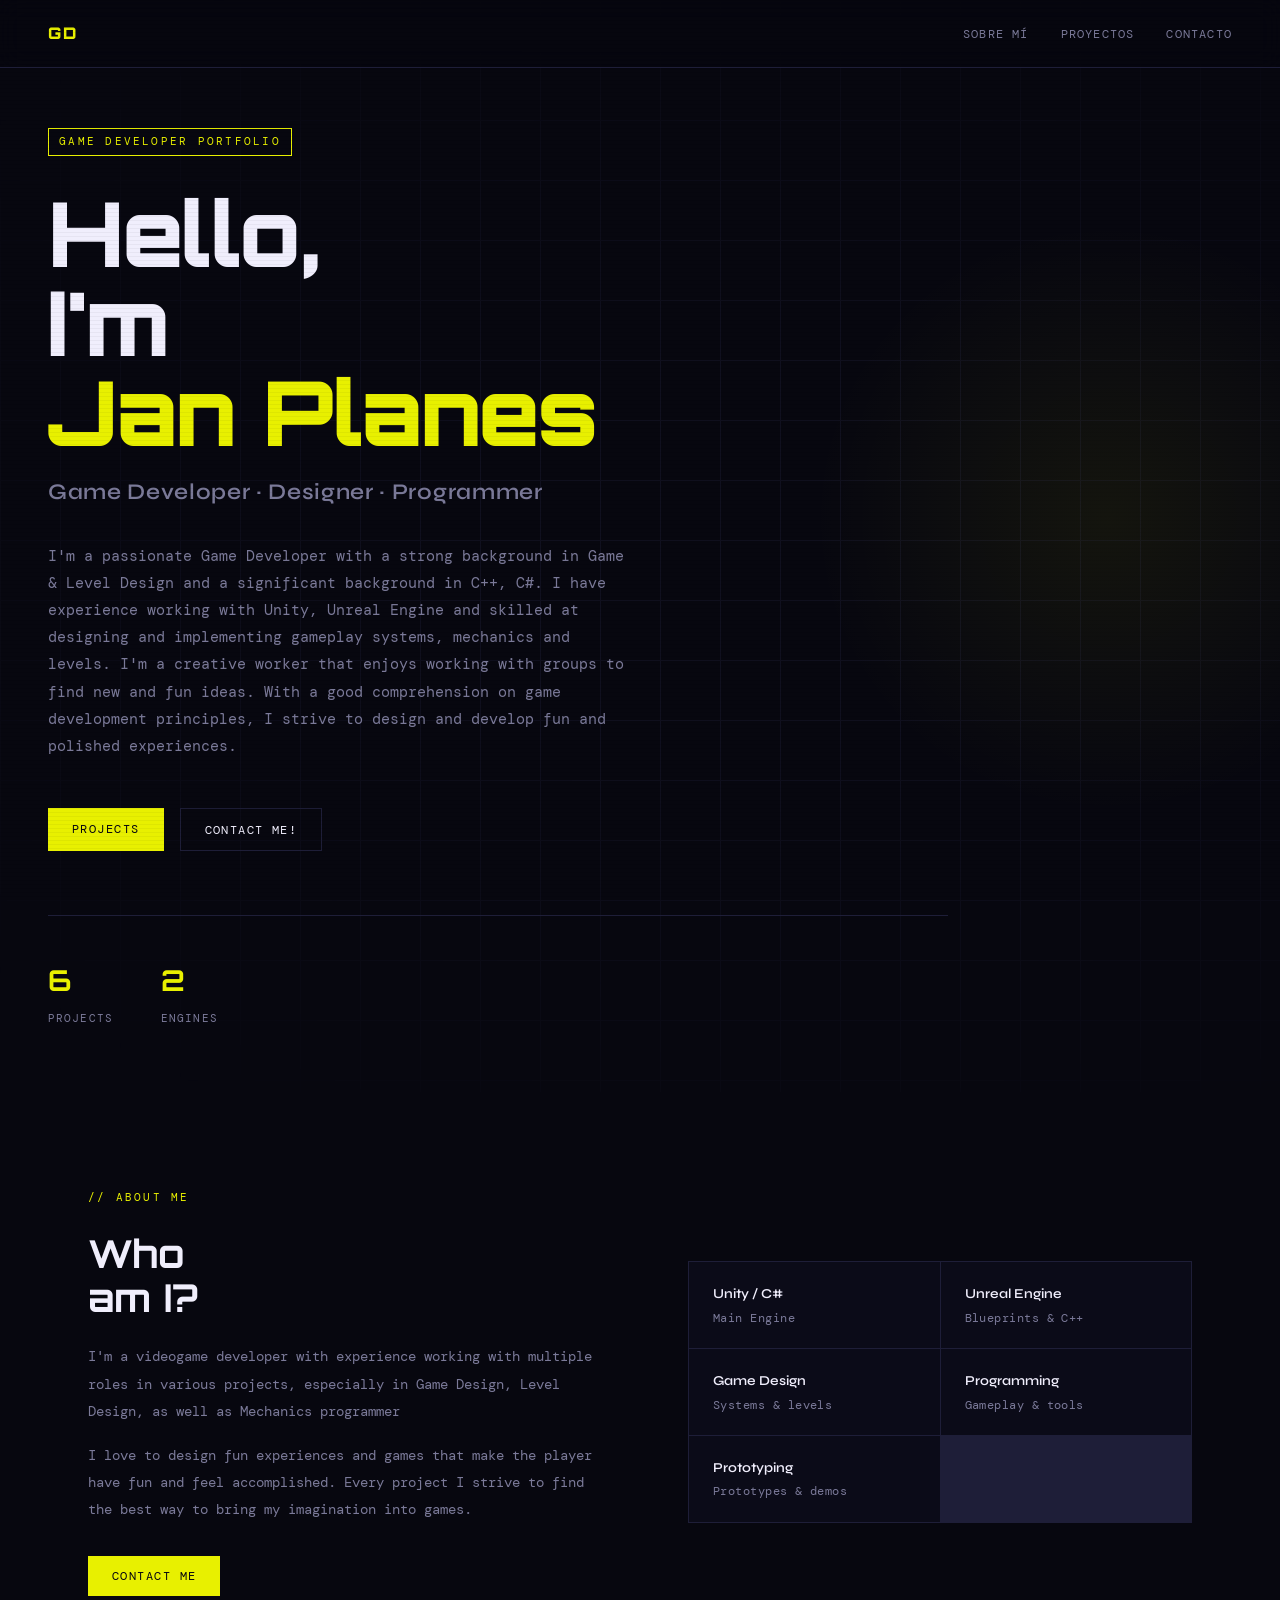
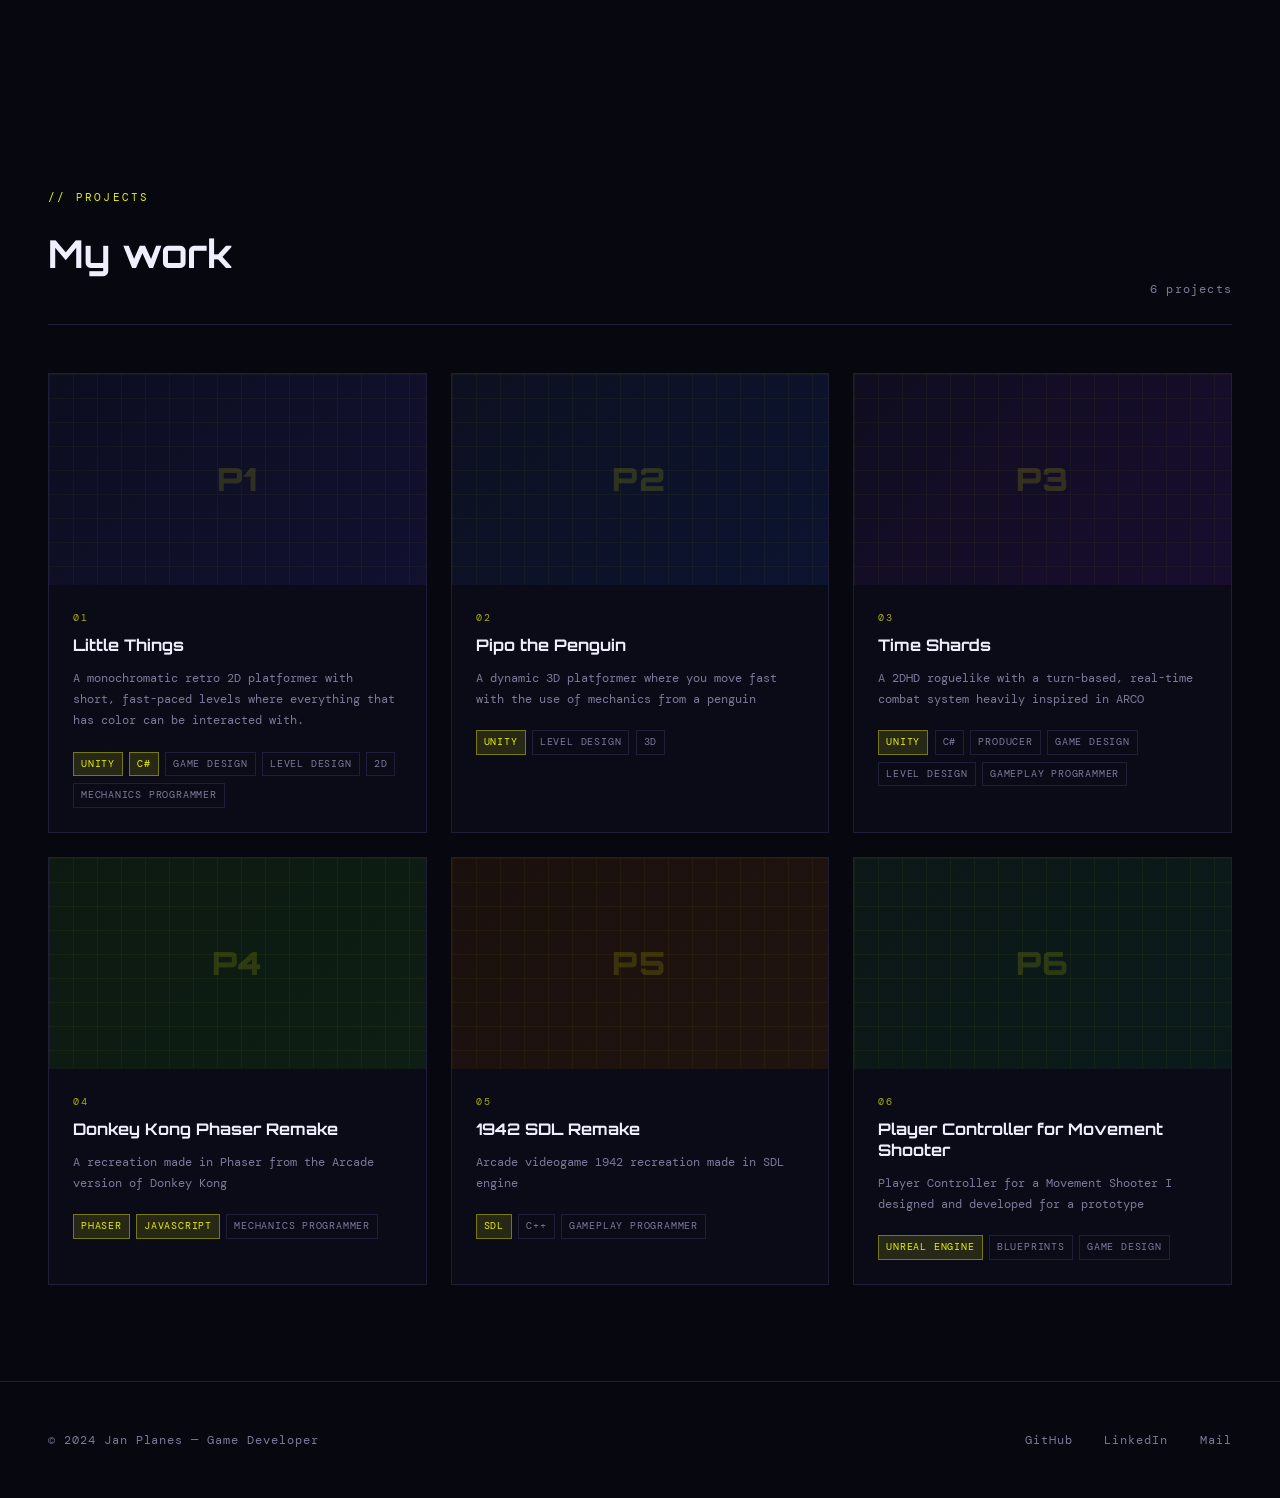
==== index.html @ e46d4326 "changed for new protfolio" ====
<!DOCTYPE html>
<html lang="es">
<head>
<meta charset="UTF-8">
<meta name="viewport" content="width=device-width, initial-scale=1.0">
<title>Game Dev Portfolio</title>
<link rel="preconnect" href="https://fonts.googleapis.com">
<link href="https://fonts.googleapis.com/css2?family=Orbitron:wght@400;700;900&family=DM+Mono:ital,wght@0,300;0,400;1,300&family=Syne:wght@400;600;800&display=swap" rel="stylesheet">
<style>
  *, *::before, *::after { box-sizing: border-box; margin: 0; padding: 0; }

  :root {
    --bg: #07070f;
    --surface: #0e0e1c;
    --border: #1e1e38;
    --accent: #e8f000;
    --accent-dim: rgba(232,240,0,0.12);
    --text: #f0eefc;
    --muted: #7b7a99;
    --card-bg: #0b0b18;
  }

  html { scroll-behavior: smooth; }

  body {
    background: var(--bg);
    color: var(--text);
    font-family: 'DM Mono', monospace;
    font-size: 15px;
    line-height: 1.7;
    overflow-x: hidden;
  }

  /* Scanlines overlay */
  body::before {
    content: '';
    position: fixed;
    inset: 0;
    background: repeating-linear-gradient(
      0deg,
      transparent,
      transparent 3px,
      rgba(0,0,0,0.04) 3px,
      rgba(0,0,0,0.04) 4px
    );
    pointer-events: none;
    z-index: 1000;
  }

  /* ─── NAV ─── */
  nav {
    position: fixed;
    top: 0; left: 0; right: 0;
    z-index: 100;
    display: flex;
    justify-content: space-between;
    align-items: center;
    padding: 1.25rem 3rem;
    background: rgba(7,7,15,0.85);
    backdrop-filter: blur(12px);
    border-bottom: 1px solid var(--border);
  }

  .nav-logo {
    font-family: 'Orbitron', monospace;
    font-weight: 900;
    font-size: 1rem;
    color: var(--accent);
    letter-spacing: 0.1em;
    text-decoration: none;
  }

  .nav-links { display: flex; gap: 2rem; list-style: none; }
  .nav-links a {
    font-family: 'DM Mono', monospace;
    font-size: 0.75rem;
    color: var(--muted);
    text-decoration: none;
    letter-spacing: 0.1em;
    text-transform: uppercase;
    transition: color 0.2s;
  }
  .nav-links a:hover { color: var(--accent); }

  /* ─── HERO ─── */
  .hero {
    min-height: 100vh;
    display: flex;
    flex-direction: column;
    justify-content: center;
    padding: 8rem 3rem 4rem;
    position: relative;
    overflow: hidden;
  }

  .hero-grid-bg {
    position: absolute;
    inset: 0;
    background-image:
      linear-gradient(var(--border) 1px, transparent 1px),
      linear-gradient(90deg, var(--border) 1px, transparent 1px);
    background-size: 60px 60px;
    opacity: 0.4;
    mask-image: radial-gradient(ellipse 80% 60% at 60% 50%, black 30%, transparent 100%);
  }

  .hero-glow {
    position: absolute;
    top: 20%; right: -10%;
    width: 600px; height: 600px;
    background: radial-gradient(circle, rgba(232,240,0,0.06) 0%, transparent 70%);
    pointer-events: none;
  }

  .hero-content { position: relative; z-index: 1; max-width: 900px; }

  .hero-tag {
    display: inline-block;
    font-family: 'DM Mono', monospace;
    font-size: 0.7rem;
    letter-spacing: 0.2em;
    text-transform: uppercase;
    color: var(--accent);
    border: 1px solid var(--accent);
    padding: 0.3em 0.9em;
    margin-bottom: 2rem;
    animation: fadeUp 0.6s ease both;
  }

  h1.hero-name {
    font-family: 'Orbitron', monospace;
    font-weight: 900;
    font-size: clamp(2.8rem, 7vw, 6rem);
    line-height: 1.0;
    letter-spacing: -0.02em;
    color: var(--text);
    animation: fadeUp 0.6s 0.1s ease both;
  }

  h1.hero-name span { color: var(--accent); }

  .hero-role {
    font-family: 'Syne', sans-serif;
    font-size: clamp(1rem, 2.5vw, 1.4rem);
    font-weight: 600;
    color: var(--muted);
    margin-top: 1rem;
    letter-spacing: 0.03em;
    animation: fadeUp 0.6s 0.2s ease both;
  }

  .hero-desc {
    max-width: 580px;
    margin-top: 2rem;
    font-size: 0.92rem;
    color: var(--muted);
    line-height: 1.85;
    animation: fadeUp 0.6s 0.3s ease both;
  }

  .hero-cta {
    display: flex;
    gap: 1rem;
    margin-top: 3rem;
    animation: fadeUp 0.6s 0.4s ease both;
  }

  .btn {
    display: inline-block;
    font-family: 'DM Mono', monospace;
    font-size: 0.75rem;
    letter-spacing: 0.12em;
    text-transform: uppercase;
    padding: 0.85em 2em;
    text-decoration: none;
    transition: all 0.2s;
    cursor: pointer;
    border: none;
  }

  .btn-primary {
    background: var(--accent);
    color: var(--bg);
    font-weight: 400;
  }
  .btn-primary:hover { background: #fff; }

  .btn-ghost {
    background: transparent;
    color: var(--text);
    border: 1px solid var(--border);
  }
  .btn-ghost:hover { border-color: var(--accent); color: var(--accent); }

  .hero-stats {
    display: flex;
    gap: 3rem;
    margin-top: 4rem;
    padding-top: 2.5rem;
    border-top: 1px solid var(--border);
    animation: fadeUp 0.6s 0.5s ease both;
  }

  .stat-num {
    font-family: 'Orbitron', monospace;
    font-size: 1.8rem;
    font-weight: 700;
    color: var(--accent);
  }
  .stat-label {
    font-size: 0.7rem;
    letter-spacing: 0.1em;
    text-transform: uppercase;
    color: var(--muted);
    margin-top: 0.25rem;
  }

  /* ─── ABOUT ─── */
  .about {
    padding: 6rem 3rem;
    display: grid;
    grid-template-columns: 1fr 1fr;
    gap: 6rem;
    max-width: 1200px;
    margin: 0 auto;
    align-items: center;
  }

  .section-label {
    font-family: 'DM Mono', monospace;
    font-size: 0.7rem;
    letter-spacing: 0.2em;
    text-transform: uppercase;
    color: var(--accent);
    margin-bottom: 1.5rem;
  }

  h2.section-title {
    font-family: 'Orbitron', monospace;
    font-weight: 700;
    font-size: clamp(1.6rem, 3vw, 2.4rem);
    line-height: 1.15;
    color: var(--text);
    margin-bottom: 1.5rem;
  }

  .about-text p {
    color: var(--muted);
    font-size: 0.9rem;
    line-height: 1.9;
    margin-bottom: 1rem;
  }

  .skills-grid {
    display: grid;
    grid-template-columns: 1fr 1fr;
    gap: 1px;
    background: var(--border);
    border: 1px solid var(--border);
  }

  .skill-item {
    background: var(--card-bg);
    padding: 1.25rem 1.5rem;
    transition: background 0.2s;
  }
  .skill-item:hover { background: var(--surface); }

  .skill-name {
    font-family: 'Syne', sans-serif;
    font-weight: 600;
    font-size: 0.85rem;
    color: var(--text);
    margin-bottom: 0.2rem;
  }
  .skill-desc {
    font-size: 0.72rem;
    color: var(--muted);
    letter-spacing: 0.04em;
  }

  /* ─── PROJECTS ─── */
  #projects {
    padding: 6rem 3rem;
    max-width: 1300px;
    margin: 0 auto;
  }

  .section-header {
    display: flex;
    justify-content: space-between;
    align-items: flex-end;
    margin-bottom: 3rem;
    padding-bottom: 1.5rem;
    border-bottom: 1px solid var(--border);
  }

  .projects-grid {
    display: grid;
    grid-template-columns: repeat(3, 1fr);
    gap: 1.5rem;
  }

  .project-card {
    background: var(--card-bg);
    border: 1px solid var(--border);
    cursor: pointer;
    text-decoration: none;
    color: inherit;
    display: block;
    position: relative;
    overflow: hidden;
    transition: transform 0.3s ease, border-color 0.3s ease;
  }

  .project-card:hover {
    transform: translateY(-4px);
    border-color: var(--accent);
  }

  .project-card::after {
    content: '';
    position: absolute;
    inset: 0;
    background: linear-gradient(135deg, rgba(232,240,0,0.04) 0%, transparent 60%);
    opacity: 0;
    transition: opacity 0.3s;
    pointer-events: none;
  }
  .project-card:hover::after { opacity: 1; }

  .project-thumb {
    width: 100%;
    aspect-ratio: 16/9;
    object-fit: cover;
    display: block;
    filter: brightness(0.85) saturate(0.9);
    transition: filter 0.3s;
  }
  .project-card:hover .project-thumb { filter: brightness(1) saturate(1.1); }

  /* Placeholder image style */
  .thumb-placeholder {
    width: 100%;
    aspect-ratio: 16/9;
    display: flex;
    align-items: center;
    justify-content: center;
    font-family: 'Orbitron', monospace;
    font-size: 2rem;
    font-weight: 900;
    letter-spacing: 0.05em;
    color: rgba(232,240,0,0.15);
    position: relative;
    overflow: hidden;
  }
  .thumb-placeholder::before {
    content: '';
    position: absolute;
    inset: 0;
    background-image:
      linear-gradient(rgba(232,240,0,0.04) 1px, transparent 1px),
      linear-gradient(90deg, rgba(232,240,0,0.04) 1px, transparent 1px);
    background-size: 24px 24px;
  }

  .project-body { padding: 1.5rem; }

  .project-number {
    font-family: 'DM Mono', monospace;
    font-size: 0.65rem;
    letter-spacing: 0.2em;
    color: var(--accent);
    margin-bottom: 0.5rem;
    opacity: 0.7;
  }

  .project-title {
    font-family: 'Orbitron', monospace;
    font-weight: 700;
    font-size: 1rem;
    color: var(--text);
    margin-bottom: 0.75rem;
    line-height: 1.3;
  }

  .project-desc {
    font-size: 0.78rem;
    color: var(--muted);
    line-height: 1.7;
    margin-bottom: 1.25rem;
    display: -webkit-box;
    -webkit-line-clamp: 3;
    -webkit-box-orient: vertical;
    overflow: hidden;
  }

  .project-tags {
    display: flex;
    flex-wrap: wrap;
    gap: 0.4rem;
  }

  .tag {
    font-family: 'DM Mono', monospace;
    font-size: 0.62rem;
    letter-spacing: 0.08em;
    text-transform: uppercase;
    padding: 0.3em 0.7em;
    border: 1px solid var(--border);
    color: var(--muted);
    transition: border-color 0.2s, color 0.2s;
  }
  .project-card:hover .tag { border-color: rgba(232,240,0,0.3); color: var(--accent); }

  .tag.accent {
    border-color: rgba(232,240,0,0.4);
    color: var(--accent);
    background: var(--accent-dim);
  }

  .project-arrow {
    position: absolute;
    top: 1rem; right: 1rem;
    font-size: 1.1rem;
    color: var(--accent);
    opacity: 0;
    transform: translate(-4px, 4px);
    transition: opacity 0.2s, transform 0.2s;
  }
  .project-card:hover .project-arrow { opacity: 1; transform: translate(0,0); }

  /* ─── FOOTER ─── */
  footer {
    border-top: 1px solid var(--border);
    padding: 3rem;
    display: flex;
    justify-content: space-between;
    align-items: center;
    color: var(--muted);
    font-size: 0.75rem;
    letter-spacing: 0.08em;
    max-width: 1300px;
    margin: 0 auto;
  }

  .footer-links { display: flex; gap: 2rem; }
  .footer-links a { color: var(--muted); text-decoration: none; }
  .footer-links a:hover { color: var(--accent); }

  /* ─── ANIMATIONS ─── */
  @keyframes fadeUp {
    from { opacity: 0; transform: translateY(20px); }
    to   { opacity: 1; transform: translateY(0); }
  }

  .reveal {
    opacity: 0;
    transform: translateY(24px);
    transition: opacity 0.6s ease, transform 0.6s ease;
  }
  .reveal.visible { opacity: 1; transform: translateY(0); }

  /* ─── RESPONSIVE ─── */
  @media (max-width: 900px) {
    nav { padding: 1rem 1.5rem; }
    .nav-links { display: none; }
    .hero { padding: 6rem 1.5rem 3rem; }
    .about { grid-template-columns: 1fr; gap: 3rem; padding: 4rem 1.5rem; }
    #projects { padding: 4rem 1.5rem; }
    .projects-grid { grid-template-columns: 1fr 1fr; }
    .section-header { flex-direction: column; align-items: flex-start; gap: 1rem; }
    .hero-stats { gap: 2rem; }
    footer { flex-direction: column; gap: 1rem; text-align: center; padding: 2rem 1.5rem; }
  }

  @media (max-width: 600px) {
    .projects-grid { grid-template-columns: 1fr; }
    .skills-grid { grid-template-columns: 1fr; }
  }
</style>
</head>
<body>

<!-- NAV -->
<nav>
  <a href="index.html" class="nav-logo">GD</a>
  <ul class="nav-links">
    <li><a href="#about">Sobre mí</a></li>
    <li><a href="#projects">Proyectos</a></li>
    <li><a href="mailto:tucorreo@email.com">Contacto</a></li>
  </ul>
</nav>

<!-- HERO -->
<section class="hero" id="home">
  <div class="hero-grid-bg"></div>
  <div class="hero-glow"></div>

  <div class="hero-content">
    <div class="hero-tag">Game Developer Portfolio</div>

    <h1 class="hero-name">
      Hello,<br>
      I'm<br>
      <span>Jan Planes</span>
    </h1>

    <p class="hero-role">Game Developer · Designer · Programmer</p>

    <p class="hero-desc">
      I'm a passionate Game Developer with a strong background in Game & Level Design and a significant background in C++, C#.
      I have experience working with Unity, Unreal Engine and skilled at designing and implementing gameplay systems, mechanics and levels.
      I'm a creative worker that enjoys working with groups to find new and fun ideas.
      With a good comprehension on game development principles, I strive to design and develop fun and polished experiences.
    </p>

    <div class="hero-cta">
      <a href="#projects" class="btn btn-primary"><span>Projects</span> </a>
      <a href="mailto:tucorreo@email.com" class="btn btn-ghost"><span>Contact me!</span></a>
    </div>

    <div class="hero-stats">
      <div>
        <div class="stat-num">6</div>
        <div class="stat-label">Projects</div>
      </div>
      <!--<div>
        <div class="stat-num">3+</div>
        <div class="stat-label">Años exp.</div>
      </div>-->
      <div>
        <div class="stat-num">2</div>
        <div class="stat-label">Engines</div>
      </div>
    </div>
  </div>
</section>

<!-- ABOUT -->
<section class="about" id="about">
  <div class="about-text reveal">
    <div class="section-label">// About me</div>
    <h2 class="section-title">Who<br>am I?</h2>
    <p>
      I'm a videogame developer with experience working with multiple roles 
      in various projects, especially in <span>Game Design</span>, <span>Level Design</span>, as well as <span>Mechanics programmer</span>
    </p>
    <p>
      I love to design fun experiences and games that make the player have fun
      and feel accomplished. Every project I strive to find the best way to bring my imagination into games.
    </p>
    <div style="margin-top:2rem">
      <a href="mailto:tucorreo@email.com" class="btn btn-primary">Contact me</a>
    </div>
  </div>

  <div class="skills-grid reveal">
    <div class="skill-item">
      <div class="skill-name">Unity / C#</div>
      <div class="skill-desc">Main Engine</div>
    </div>
    <div class="skill-item">
      <div class="skill-name">Unreal Engine</div>
      <div class="skill-desc">Blueprints & C++</div>
    </div>
    <div class="skill-item">
      <div class="skill-name">Game Design</div>
      <div class="skill-desc">Systems & levels</div>
    </div>
    <div class="skill-item">
      <div class="skill-name">Programming</div>
      <div class="skill-desc">Gameplay & tools</div>
    </div>
    <div class="skill-item">
      <div class="skill-name">Prototyping</div>
      <div class="skill-desc">Prototypes & demos</div>
    </div>
  </div>
</section>

<!-- PROJECTS -->
<section id="projects">
  <div class="section-header reveal">
    <div>
      <div class="section-label">// projects</div>
      <h2 class="section-title">My work</h2>
    </div>
    <div style="color:var(--muted);font-size:0.75rem;letter-spacing:0.1em">6 projects</div>
  </div>

  <div class="projects-grid">

    <a href="project.html?id=0" class="project-card reveal">
      <div class="thumb-placeholder" style="background: linear-gradient(135deg,#0d0d20,#111130)">
        P1
      </div>
      <span class="project-arrow">↗</span>
      <div class="project-body">
        <div class="project-number">01</div>
        <div class="project-title">Little Things</div>
        <p class="project-desc">
         A monochromatic retro 2D platformer with short, 
         fast-paced levels where everything that has color can be interacted with.
        </p>
        <div class="project-tags">
          <span class="tag accent">Unity</span>
          <span class="tag accent">C#</span>
          <span class="tag">Game Design</span>
          <span class="tag">Level Design</span>
          <span class="tag">2D</span>
          <span class="tag">Mechanics Programmer</span>
        </div>
      </div>
    </a>

    <a href="project.html?id=1" class="project-card reveal">
      <div class="thumb-placeholder" style="background: linear-gradient(135deg,#0d1020,#0c1430)">
        P2
      </div>
      <span class="project-arrow">↗</span>
      <div class="project-body">
        <div class="project-number">02</div>
        <div class="project-title">Pipo the Penguin</div>
        <p class="project-desc">
          A dynamic 3D platformer where you move fast with 
          the use of mechanics from a penguin
        </p>
        <div class="project-tags">
          <span class="tag accent">Unity</span>
          <span class="tag">Level Design</span>
          <span class="tag">3D</span>
        </div>
      </div>
    </a>

    <a href="project.html?id=2" class="project-card reveal">
      <div class="thumb-placeholder" style="background: linear-gradient(135deg,#100d20,#180d2e)">
        P3
      </div>
      <span class="project-arrow">↗</span>
      <div class="project-body">
        <div class="project-number">03</div>
        <div class="project-title">Time Shards</div>
        <p class="project-desc">
          A 2DHD roguelike with a turn-based, real-time combat system
          heavily inspired in ARCO
        </p>
        <div class="project-tags">
          <span class="tag accent">Unity</span>
          <span class="tag">C#</span>
          <span class="tag">Producer</span>
          <span class="tag">Game Design</span>
          <span class="tag">Level Design</span>
          <span class="tag">Gameplay Programmer</span>
        </div>
      </div>
    </a>

    <a href="project.html?id=3" class="project-card reveal">
      <div class="thumb-placeholder" style="background: linear-gradient(135deg,#0d1a12,#0d1e14)">
        P4
      </div>
      <span class="project-arrow">↗</span>
      <div class="project-body">
        <div class="project-number">04</div>
        <div class="project-title">Donkey Kong Phaser Remake</div>
        <p class="project-desc">
          A recreation made in Phaser from the Arcade version of Donkey Kong
        </p>
        <div class="project-tags">
          <span class="tag accent">Phaser</span>
          <span class="tag accent">Javascript</span>
          <span class="tag">Mechanics Programmer</span>
        </div>
      </div>
    </a>

    <a href="project.html?id=4" class="project-card reveal">
      <div class="thumb-placeholder" style="background: linear-gradient(135deg,#1a100d,#201410)">
        P5
      </div>
      <span class="project-arrow">↗</span>
      <div class="project-body">
        <div class="project-number">05</div>
        <div class="project-title">1942 SDL Remake</div>
        <p class="project-desc">
          Arcade videogame 1942 recreation made in SDL engine
        </p>
        <div class="project-tags">
          <span class="tag accent">SDL</span>
          <span class="tag">C++</span>
          <span class="tag">Gameplay Programmer</span>
        </div>
      </div>
    </a>

    <a href="project.html?id=5" class="project-card reveal">
      <div class="thumb-placeholder" style="background: linear-gradient(135deg,#0d1818,#0a1a1a)">
        P6
      </div>
      <span class="project-arrow">↗</span>
      <div class="project-body">
        <div class="project-number">06</div>
        <div class="project-title">Player Controller for Movement Shooter</div>
        <p class="project-desc">
          Player Controller for a Movement Shooter I designed and developed for a prototype
        </p>
        <div class="project-tags">
          <span class="tag accent">Unreal Engine</span>
          <span class="tag">BluePrints</span>
          <span class="tag">Game Design</span>
        </div>
      </div>
    </a>

  </div>
</section>

<!-- FOOTER -->
<footer>
  <span>© 2024 Jan Planes — Game Developer</span>
  <div class="footer-links">
    <a href="https://github.com/janplanes11" target="_blank">GitHub</a>
    <a href="https://www.linkedin.com/in/jan-planes-mazcunan-2992712b0/" target="_blank">LinkedIn</a>
    <a href="mailto:janplanesmazcu@gmail.com">Mail</a>
  </div>
</footer>

<script>
  // Scroll reveal
  const observer = new IntersectionObserver((entries) => {
    entries.forEach(e => {
      if (e.isIntersecting) {
        e.target.classList.add('visible');
        observer.unobserve(e.target);
      }
    });
  }, { threshold: 0.1 });

  document.querySelectorAll('.reveal').forEach((el, i) => {
    el.style.transitionDelay = (i % 3 * 0.07) + 's';
    observer.observe(el);
  });
</script>
</body>
</html>
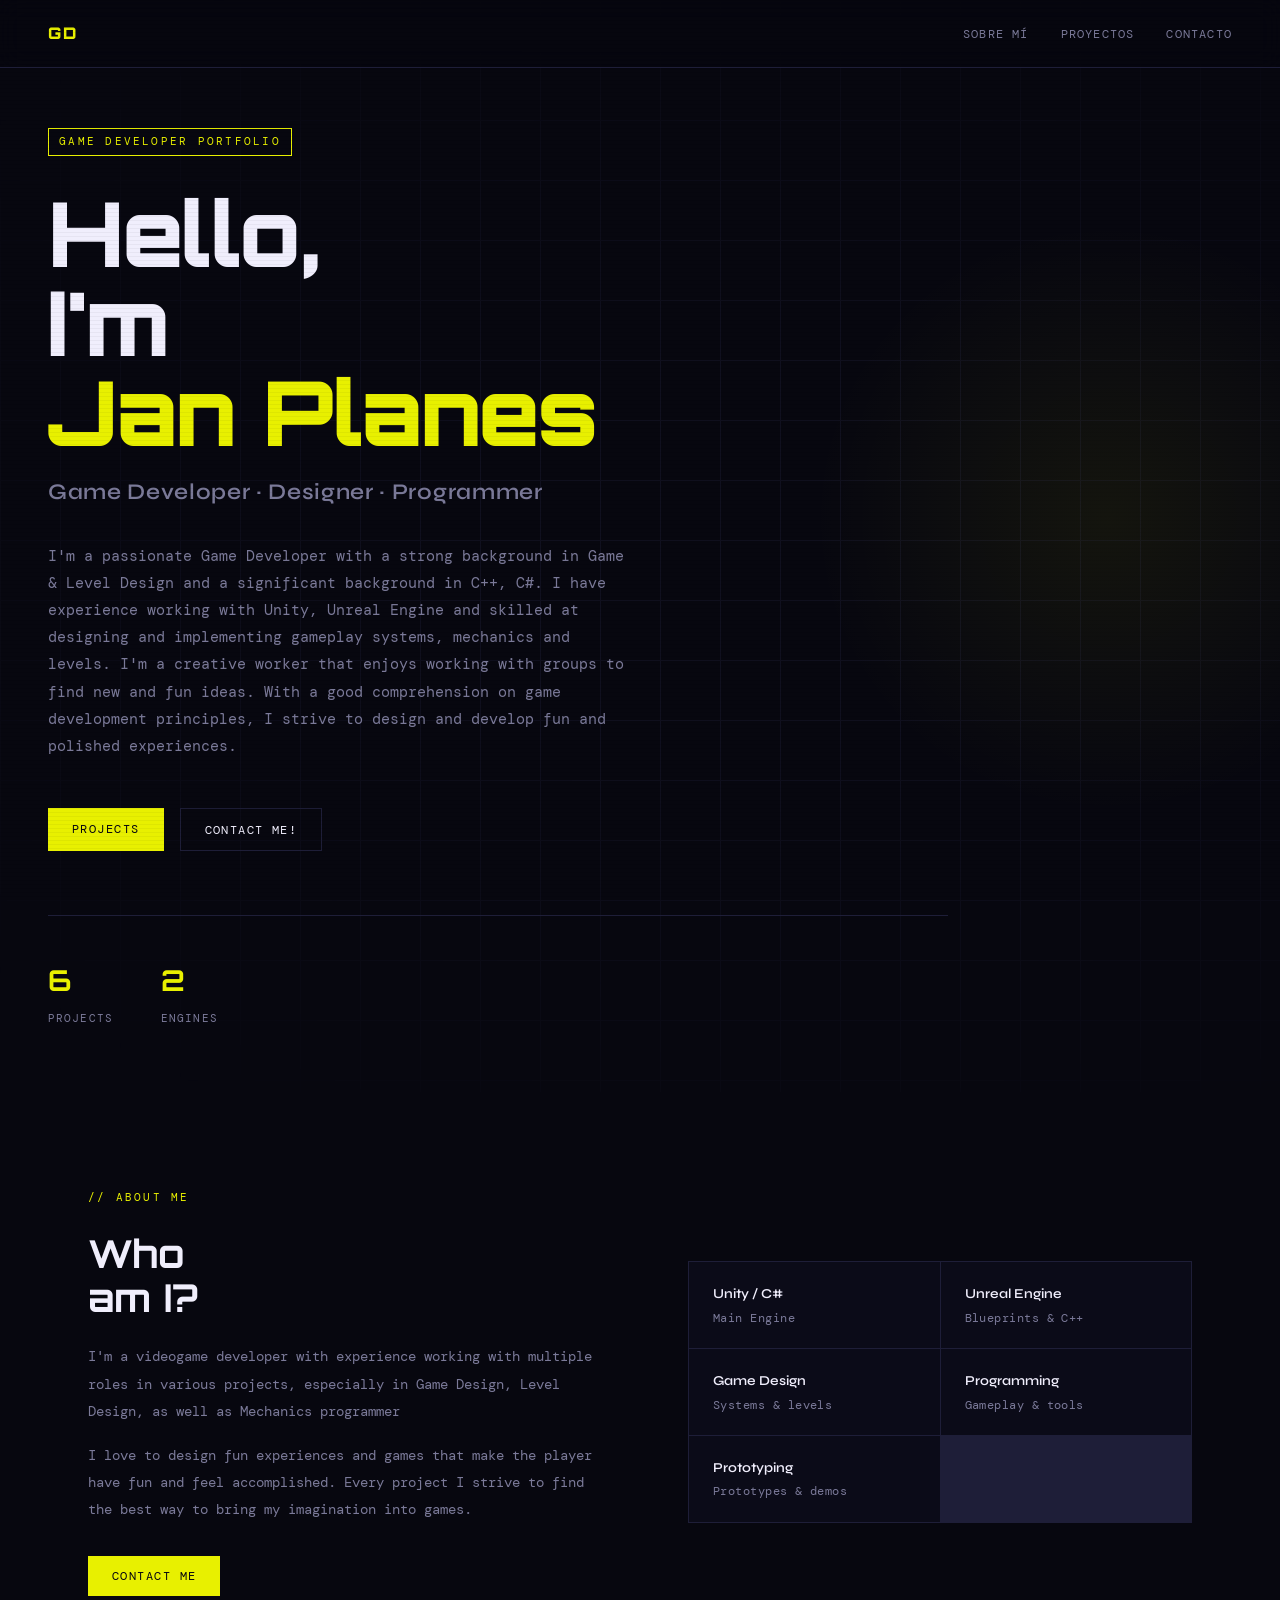
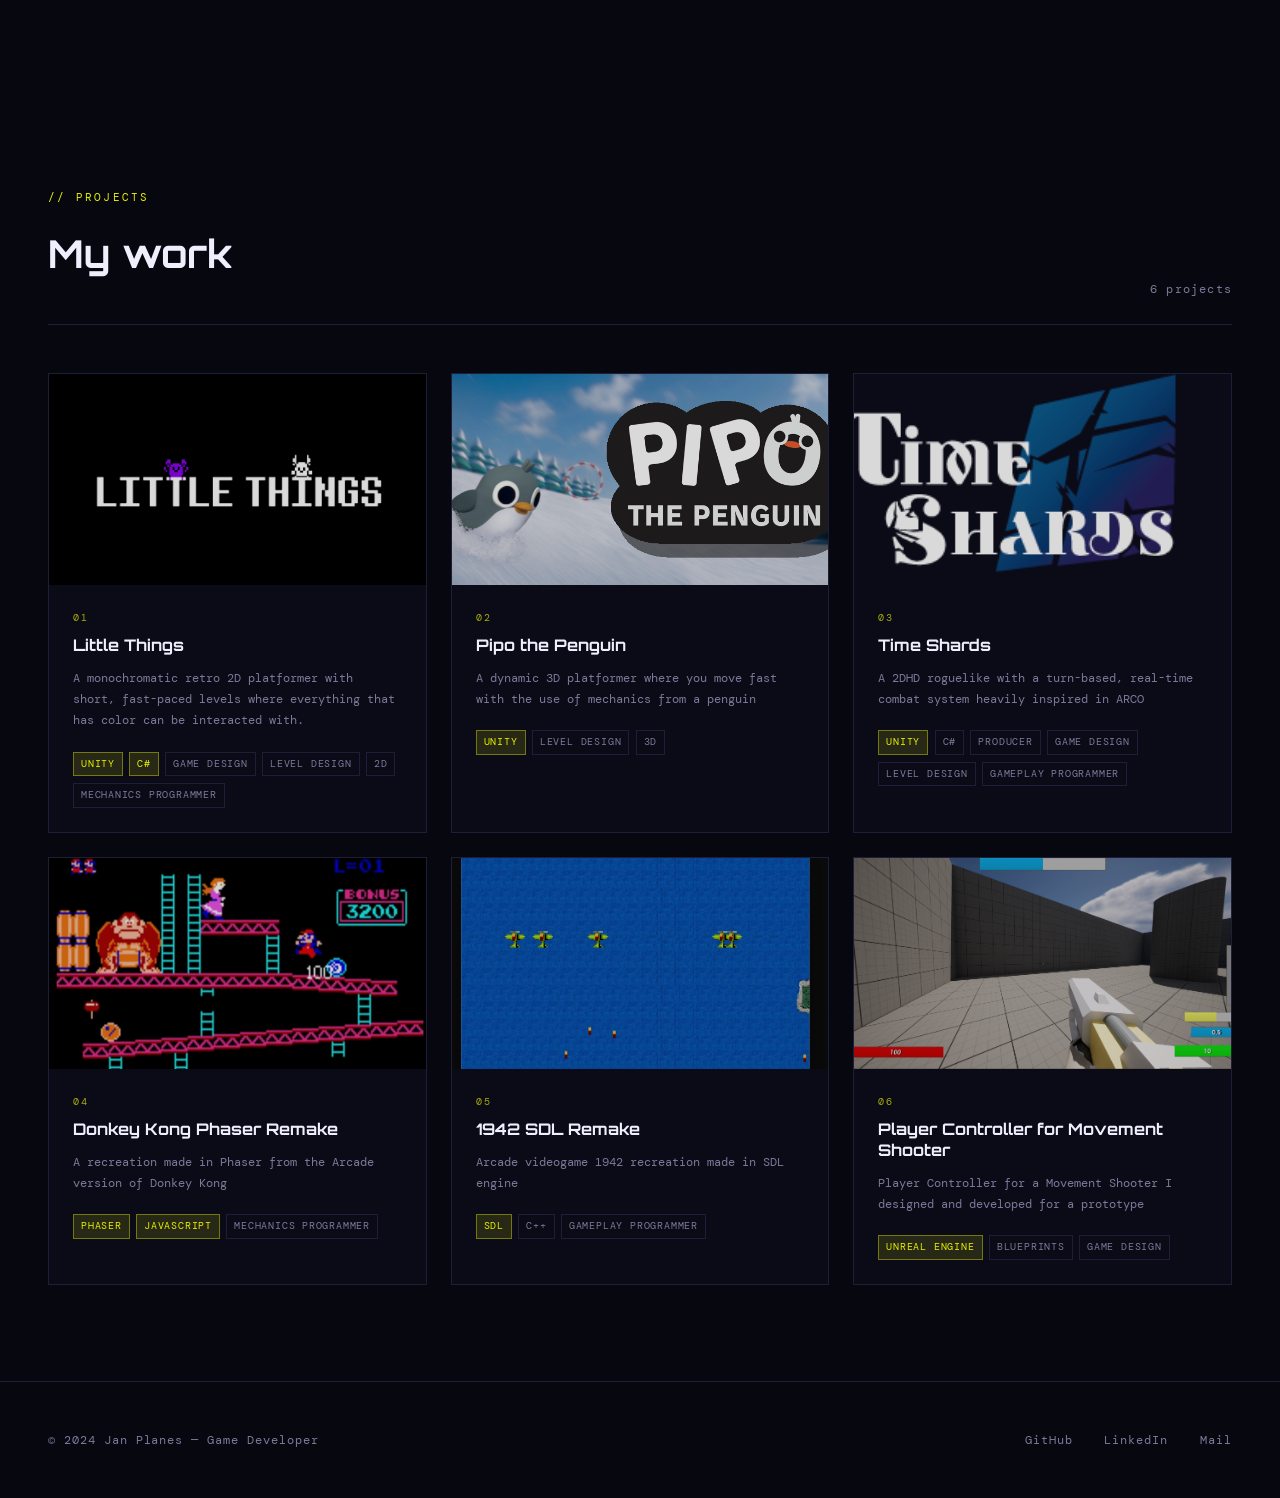
==== commit 062e96e3: "Changed and added images to web" ====
--- a/index.html
+++ b/index.html
@@ -592,9 +592,7 @@
   <div class="projects-grid">
 
     <a href="project.html?id=0" class="project-card reveal">
-      <div class="thumb-placeholder" style="background: linear-gradient(135deg,#0d0d20,#111130)">
-        P1
-      </div>
+      <img src="images/LT_MAIN.png" alt="Little Things" class = "project-thumb">
       <span class="project-arrow">↗</span>
       <div class="project-body">
         <div class="project-number">01</div>
@@ -615,9 +613,7 @@
     </a>
 
     <a href="project.html?id=1" class="project-card reveal">
-      <div class="thumb-placeholder" style="background: linear-gradient(135deg,#0d1020,#0c1430)">
-        P2
-      </div>
+      <img src="images/PP_LOGO.png" alt="Pipo the Penguin" class = "project-thumb">
       <span class="project-arrow">↗</span>
       <div class="project-body">
         <div class="project-number">02</div>
@@ -635,9 +631,7 @@
     </a>
 
     <a href="project.html?id=2" class="project-card reveal">
-      <div class="thumb-placeholder" style="background: linear-gradient(135deg,#100d20,#180d2e)">
-        P3
-      </div>
+      <img src="images/TS_LOGO_2.png" alt="Little Things" class = "project-thumb">
       <span class="project-arrow">↗</span>
       <div class="project-body">
         <div class="project-number">03</div>
@@ -658,9 +652,7 @@
     </a>
 
     <a href="project.html?id=3" class="project-card reveal">
-      <div class="thumb-placeholder" style="background: linear-gradient(135deg,#0d1a12,#0d1e14)">
-        P4
-      </div>
+      <img src="images/DK_MAIN.png" alt="Little Things" class = "project-thumb">
       <span class="project-arrow">↗</span>
       <div class="project-body">
         <div class="project-number">04</div>
@@ -677,9 +669,7 @@
     </a>
 
     <a href="project.html?id=4" class="project-card reveal">
-      <div class="thumb-placeholder" style="background: linear-gradient(135deg,#1a100d,#201410)">
-        P5
-      </div>
+      <img src="images/1942_SC_1.png" alt="Little Things" class = "project-thumb">
       <span class="project-arrow">↗</span>
       <div class="project-body">
         <div class="project-number">05</div>
@@ -696,9 +686,7 @@
     </a>
 
     <a href="project.html?id=5" class="project-card reveal">
-      <div class="thumb-placeholder" style="background: linear-gradient(135deg,#0d1818,#0a1a1a)">
-        P6
-      </div>
+      <img src="images/MS_SC_1.png" alt="Little Things" class = "project-thumb">
       <span class="project-arrow">↗</span>
       <div class="project-body">
         <div class="project-number">06</div>
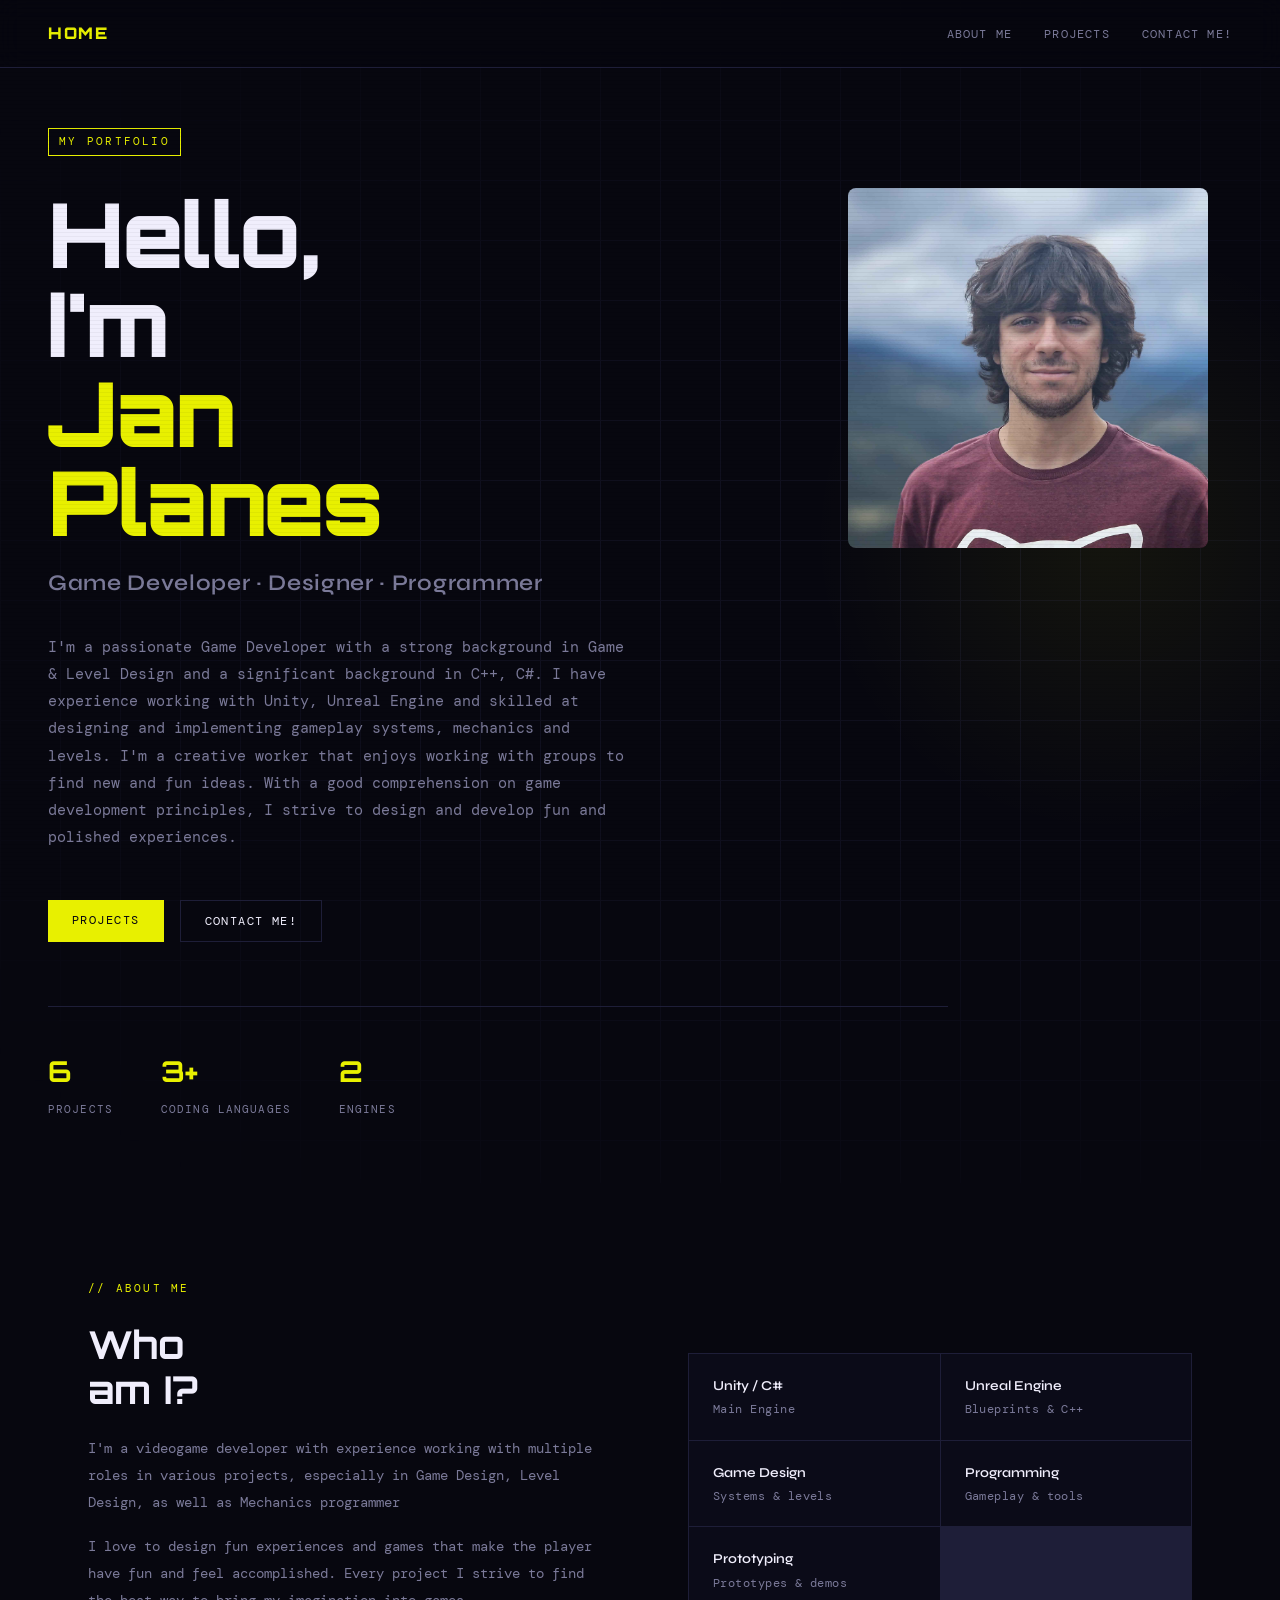
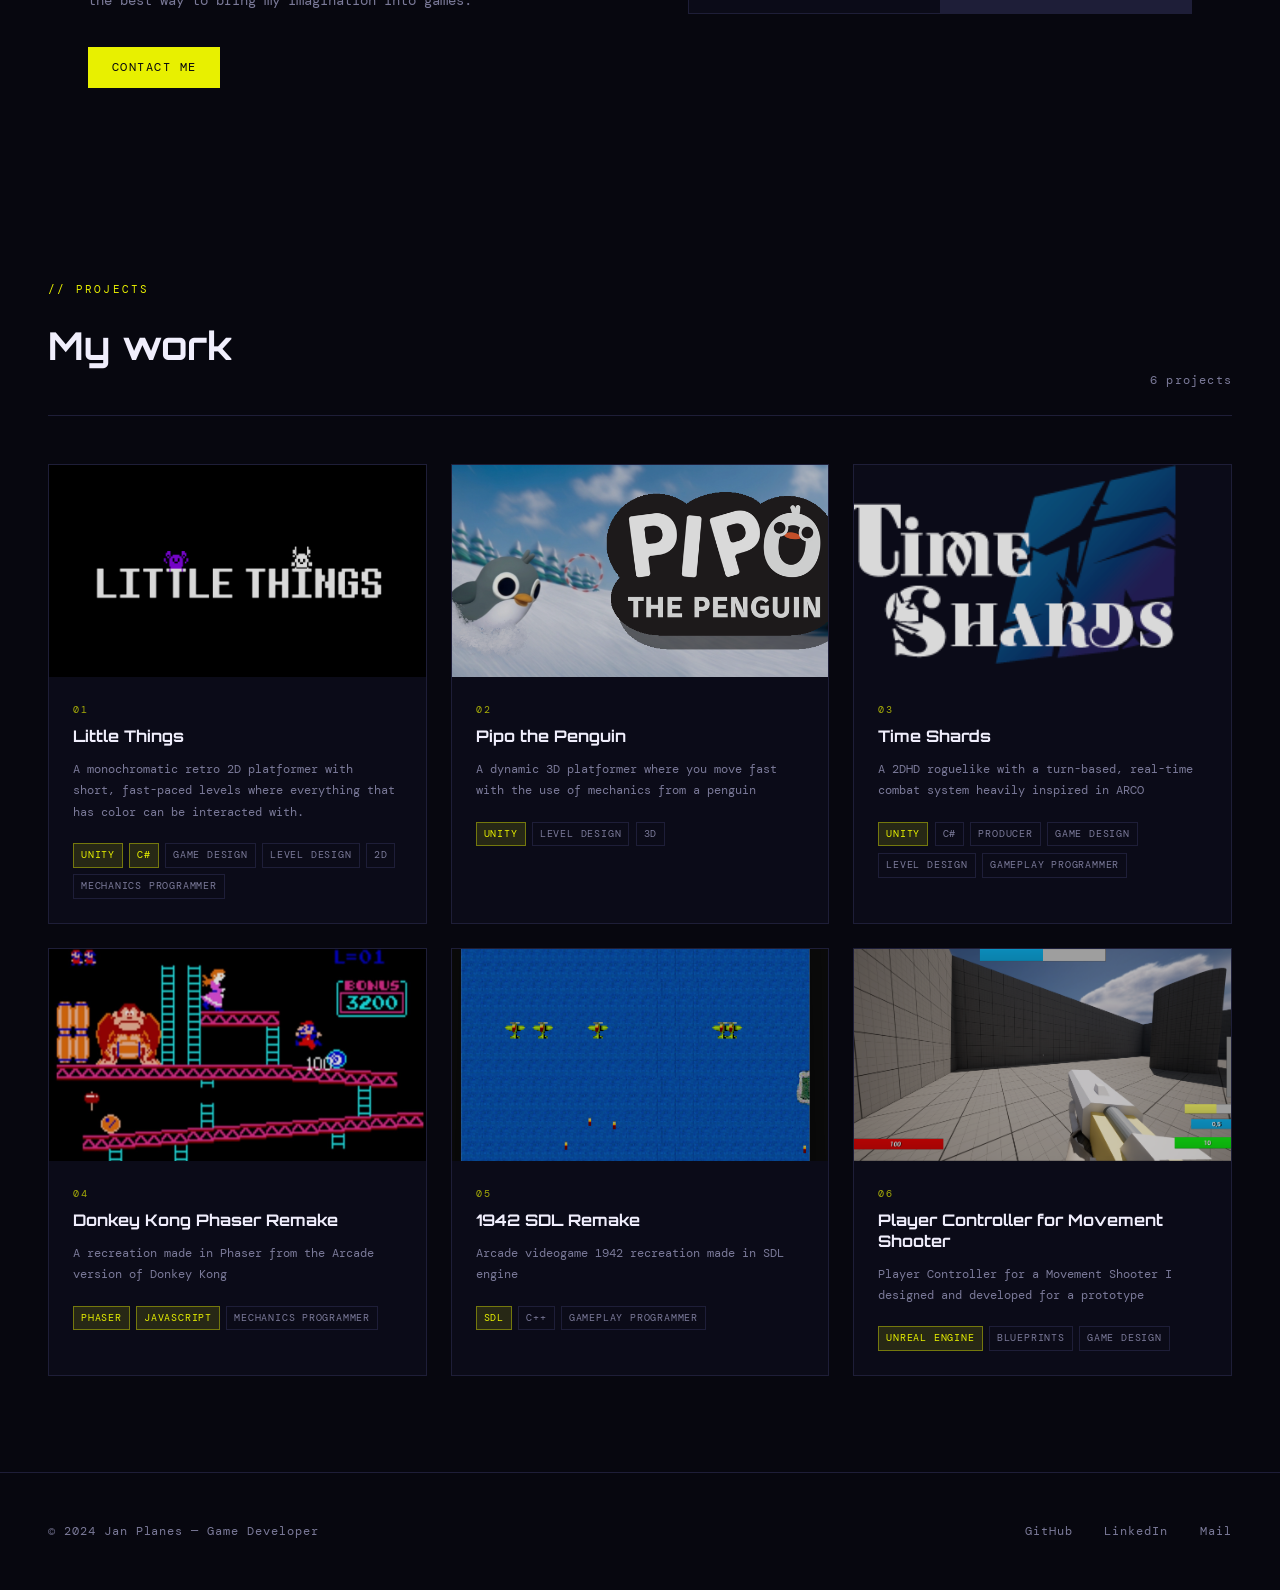
==== commit 42d3640f: "spanish erradicated, added me" ====
--- a/index.html
+++ b/index.html
@@ -484,11 +484,11 @@
 
 <!-- NAV -->
 <nav>
-  <a href="index.html" class="nav-logo">GD</a>
+  <a href="index.html" class="nav-logo">HOME</a>
   <ul class="nav-links">
-    <li><a href="#about">Sobre mí</a></li>
-    <li><a href="#projects">Proyectos</a></li>
-    <li><a href="mailto:tucorreo@email.com">Contacto</a></li>
+    <li><a href="#about">About me</a></li>
+    <li><a href="#projects">Projects</a></li>
+    <li><a href="mailto:janplanesmazcu@gmail.com">Contact me!</a></li>
   </ul>
 </nav>
 
@@ -498,13 +498,16 @@
   <div class="hero-glow"></div>
 
   <div class="hero-content">
-    <div class="hero-tag">Game Developer Portfolio</div>
-
-    <h1 class="hero-name">
-      Hello,<br>
-      I'm<br>
-      <span>Jan Planes</span>
-    </h1>
+    <div class="hero-tag">My Portfolio</div>
+
+    <div style="display:flex; align-items:center; justify-content:space-between; gap:500px; width:100%;">
+  <h1 class="hero-name" style="margin:0; flex: 1; min-width: 300px;">
+    Hello,<br>
+    I'm<br>
+    <span>Jan Planes</span>
+  </h1>
+  <img src="images/ME.png" alt="Jan Planes" style="width:40%; max-width:600px; aspect-ratio: 1 / 1; border-radius:8px; object-fit:cover; flex-shrink: 0;">
+</div>
 
     <p class="hero-role">Game Developer · Designer · Programmer</p>
 
@@ -517,7 +520,7 @@
 
     <div class="hero-cta">
       <a href="#projects" class="btn btn-primary"><span>Projects</span> </a>
-      <a href="mailto:tucorreo@email.com" class="btn btn-ghost"><span>Contact me!</span></a>
+      <a href="mailto:janplanesmazcu@gmail.com" class="btn btn-ghost"><span>Contact me!</span></a>
     </div>
 
     <div class="hero-stats">
@@ -525,10 +528,10 @@
         <div class="stat-num">6</div>
         <div class="stat-label">Projects</div>
       </div>
-      <!--<div>
+      <div>
         <div class="stat-num">3+</div>
-        <div class="stat-label">Años exp.</div>
-      </div>-->
+        <div class="stat-label">Coding languages</div>
+      </div>
       <div>
         <div class="stat-num">2</div>
         <div class="stat-label">Engines</div>
@@ -551,7 +554,7 @@
       and feel accomplished. Every project I strive to find the best way to bring my imagination into games.
     </p>
     <div style="margin-top:2rem">
-      <a href="mailto:tucorreo@email.com" class="btn btn-primary">Contact me</a>
+      <a href="mailto:janplanesmazcu@gmail.com" class="btn btn-primary">Contact me</a>
     </div>
   </div>
 
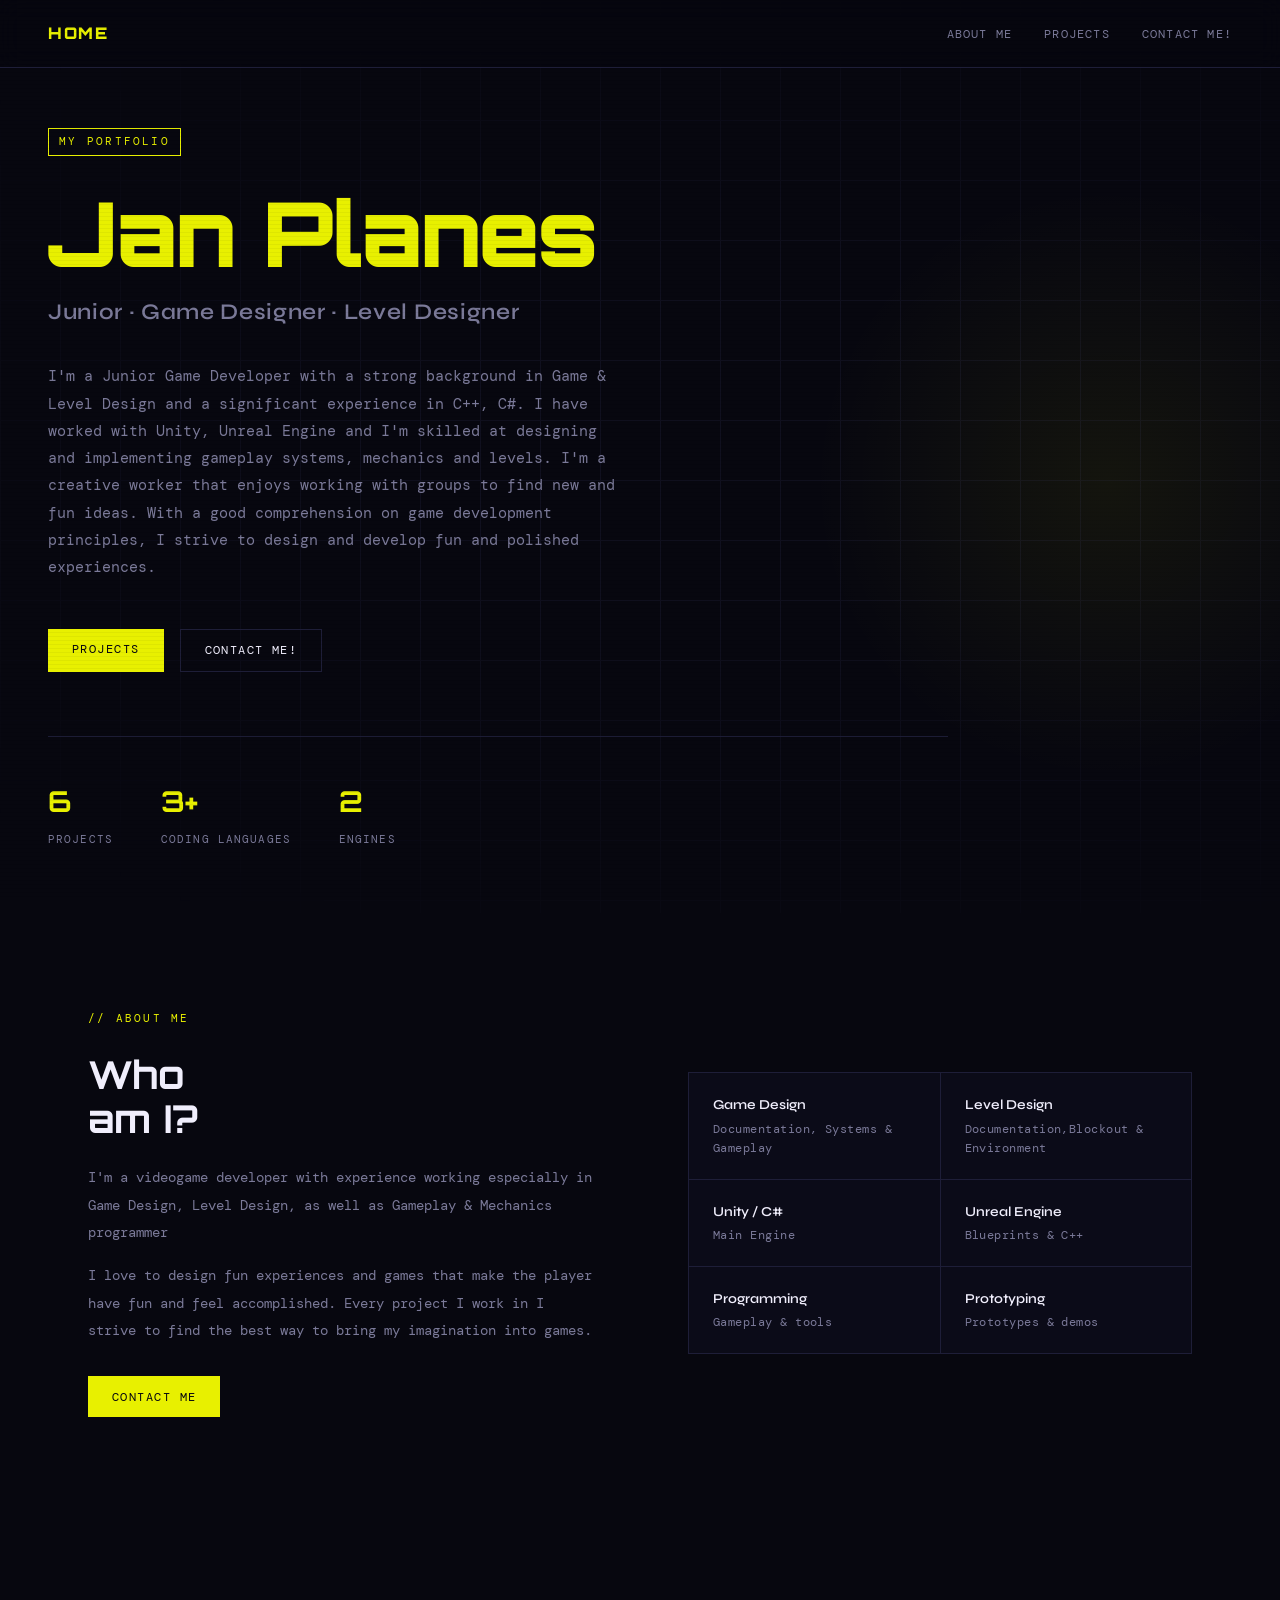
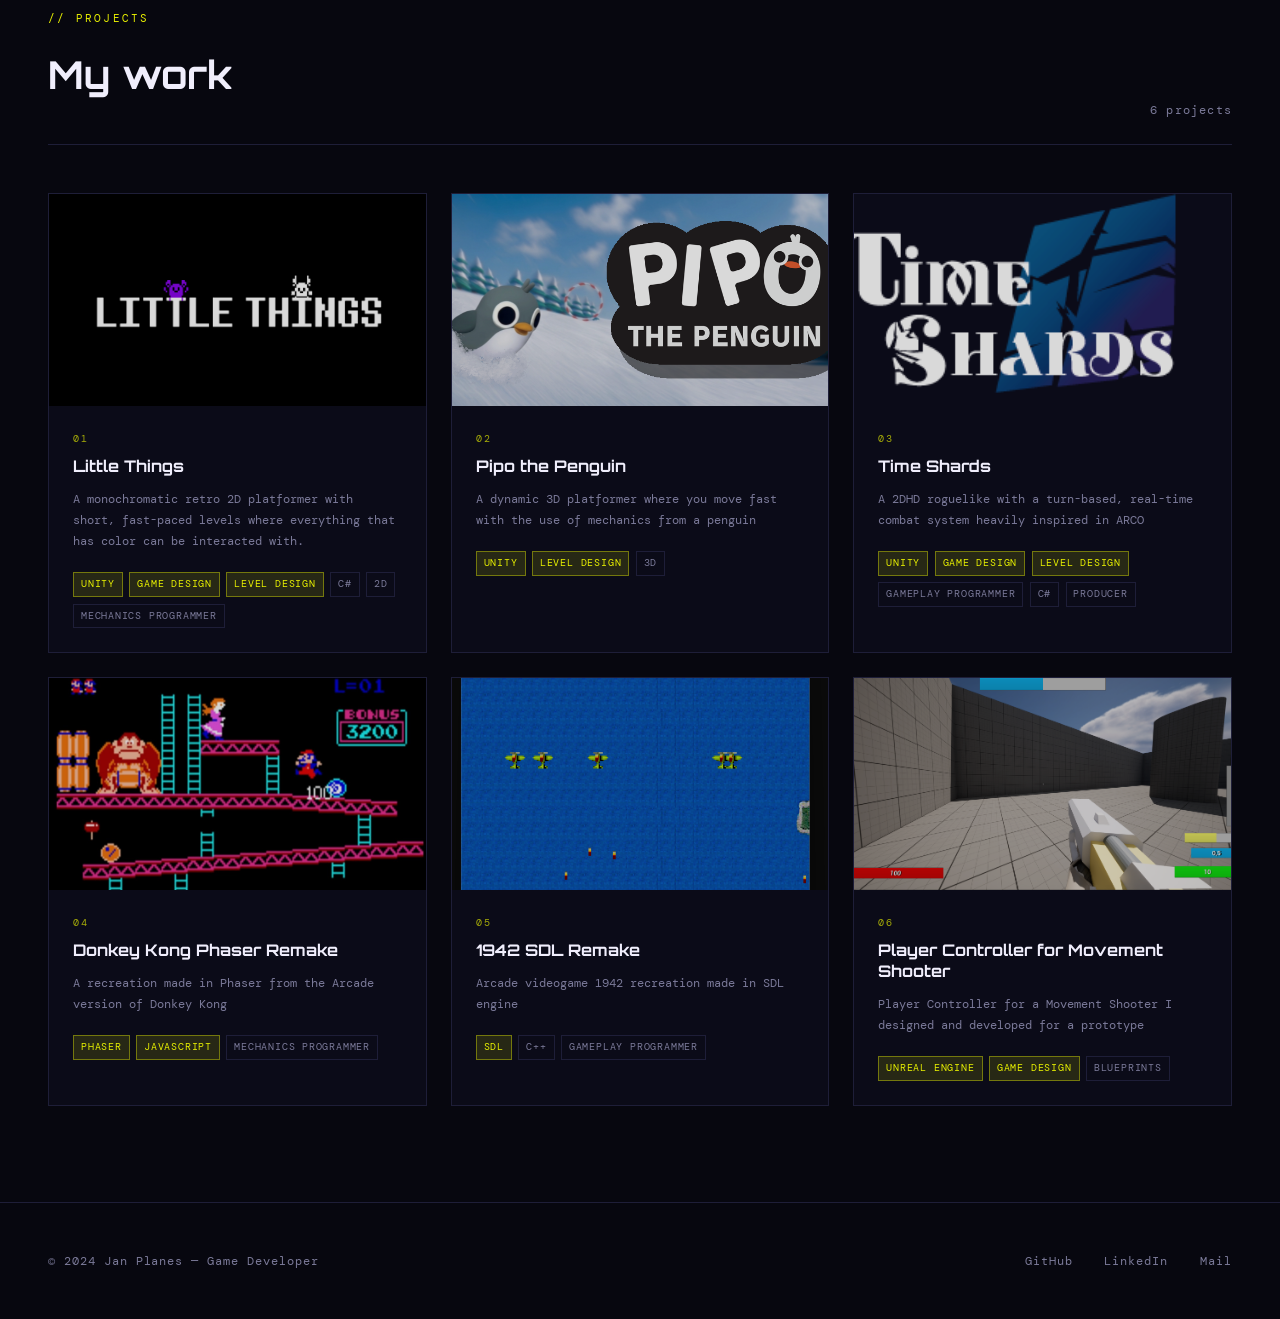
==== commit 8413b782: "Changed text content" ====
--- a/index.html
+++ b/index.html
@@ -3,7 +3,7 @@
 <head>
 <meta charset="UTF-8">
 <meta name="viewport" content="width=device-width, initial-scale=1.0">
-<title>Game Dev Portfolio</title>
+<title>Portfolio Jan Planes</title>
 <link rel="preconnect" href="https://fonts.googleapis.com">
 <link href="https://fonts.googleapis.com/css2?family=Orbitron:wght@400;700;900&family=DM+Mono:ital,wght@0,300;0,400;1,300&family=Syne:wght@400;600;800&display=swap" rel="stylesheet">
 <style>
@@ -502,18 +502,17 @@
 
     <div style="display:flex; align-items:center; justify-content:space-between; gap:500px; width:100%;">
   <h1 class="hero-name" style="margin:0; flex: 1; min-width: 300px;">
-    Hello,<br>
-    I'm<br>
+    
     <span>Jan Planes</span>
   </h1>
-  <img src="images/ME.png" alt="Jan Planes" style="width:40%; max-width:600px; aspect-ratio: 1 / 1; border-radius:8px; object-fit:cover; flex-shrink: 0;">
+ 
 </div>
 
-    <p class="hero-role">Game Developer · Designer · Programmer</p>
+    <p class="hero-role">Junior · Game Designer · Level Designer</p>
 
     <p class="hero-desc">
-      I'm a passionate Game Developer with a strong background in Game & Level Design and a significant background in C++, C#.
-      I have experience working with Unity, Unreal Engine and skilled at designing and implementing gameplay systems, mechanics and levels.
+      I'm a Junior Game Developer with a strong background in Game & Level Design and a significant experience in C++, C#.
+      I have worked with Unity, Unreal Engine and I'm skilled at designing and implementing gameplay systems, mechanics and levels.
       I'm a creative worker that enjoys working with groups to find new and fun ideas.
       With a good comprehension on game development principles, I strive to design and develop fun and polished experiences.
     </p>
@@ -546,12 +545,11 @@
     <div class="section-label">// About me</div>
     <h2 class="section-title">Who<br>am I?</h2>
     <p>
-      I'm a videogame developer with experience working with multiple roles 
-      in various projects, especially in <span>Game Design</span>, <span>Level Design</span>, as well as <span>Mechanics programmer</span>
+      I'm a videogame developer with experience working especially in <span>Game Design</span>, <span>Level Design</span>, as well as <span>Gameplay & Mechanics programmer</span>
     </p>
     <p>
       I love to design fun experiences and games that make the player have fun
-      and feel accomplished. Every project I strive to find the best way to bring my imagination into games.
+      and feel accomplished. Every project I work in I strive to find the best way to bring my imagination into games.
     </p>
     <div style="margin-top:2rem">
       <a href="mailto:janplanesmazcu@gmail.com" class="btn btn-primary">Contact me</a>
@@ -559,6 +557,15 @@
   </div>
 
   <div class="skills-grid reveal">
+
+    <div class="skill-item">
+      <div class="skill-name">Game Design</div>
+      <div class="skill-desc">Documentation, Systems & Gameplay</div>
+    </div>
+    <div class="skill-item">
+      <div class="skill-name">Level Design</div>
+      <div class="skill-desc">Documentation,Blockout & Environment</div>
+    </div>
     <div class="skill-item">
       <div class="skill-name">Unity / C#</div>
       <div class="skill-desc">Main Engine</div>
@@ -567,10 +574,7 @@
       <div class="skill-name">Unreal Engine</div>
       <div class="skill-desc">Blueprints & C++</div>
     </div>
-    <div class="skill-item">
-      <div class="skill-name">Game Design</div>
-      <div class="skill-desc">Systems & levels</div>
-    </div>
+    
     <div class="skill-item">
       <div class="skill-name">Programming</div>
       <div class="skill-desc">Gameplay & tools</div>
@@ -606,9 +610,9 @@
         </p>
         <div class="project-tags">
           <span class="tag accent">Unity</span>
-          <span class="tag accent">C#</span>
-          <span class="tag">Game Design</span>
-          <span class="tag">Level Design</span>
+          <span class="tag accent">Game Design</span>
+          <span class="tag accent">Level Design</span>
+          <span class="tag">C#</span>
           <span class="tag">2D</span>
           <span class="tag">Mechanics Programmer</span>
         </div>
@@ -627,7 +631,7 @@
         </p>
         <div class="project-tags">
           <span class="tag accent">Unity</span>
-          <span class="tag">Level Design</span>
+          <span class="tag accent">Level Design</span>
           <span class="tag">3D</span>
         </div>
       </div>
@@ -645,11 +649,12 @@
         </p>
         <div class="project-tags">
           <span class="tag accent">Unity</span>
+          <span class="tag accent">Game Design</span>
+          <span class="tag accent">Level Design</span>
+          <span class="tag">Gameplay Programmer</span>
           <span class="tag">C#</span>
           <span class="tag">Producer</span>
-          <span class="tag">Game Design</span>
-          <span class="tag">Level Design</span>
-          <span class="tag">Gameplay Programmer</span>
+          
         </div>
       </div>
     </a>
@@ -699,8 +704,9 @@
         </p>
         <div class="project-tags">
           <span class="tag accent">Unreal Engine</span>
+          <span class="tag accent">Game Design</span>
           <span class="tag">BluePrints</span>
-          <span class="tag">Game Design</span>
+          
         </div>
       </div>
     </a>
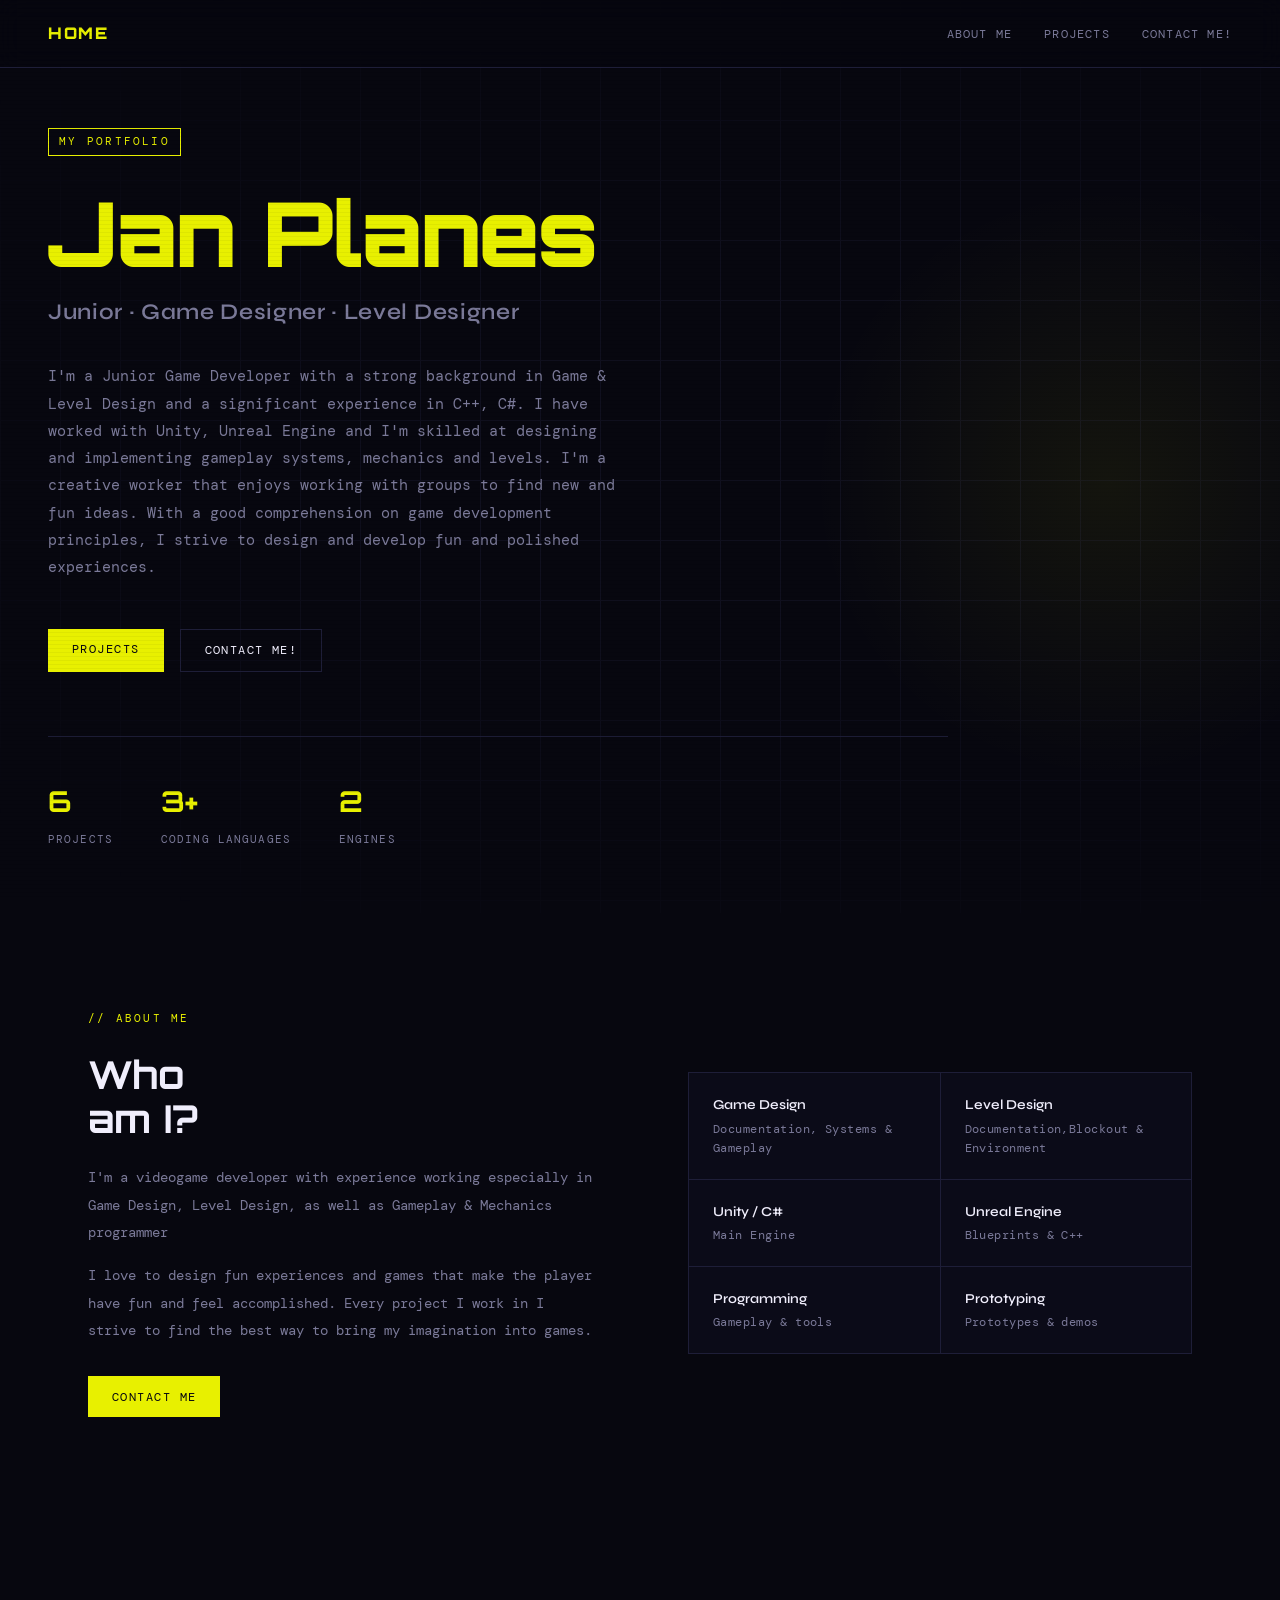
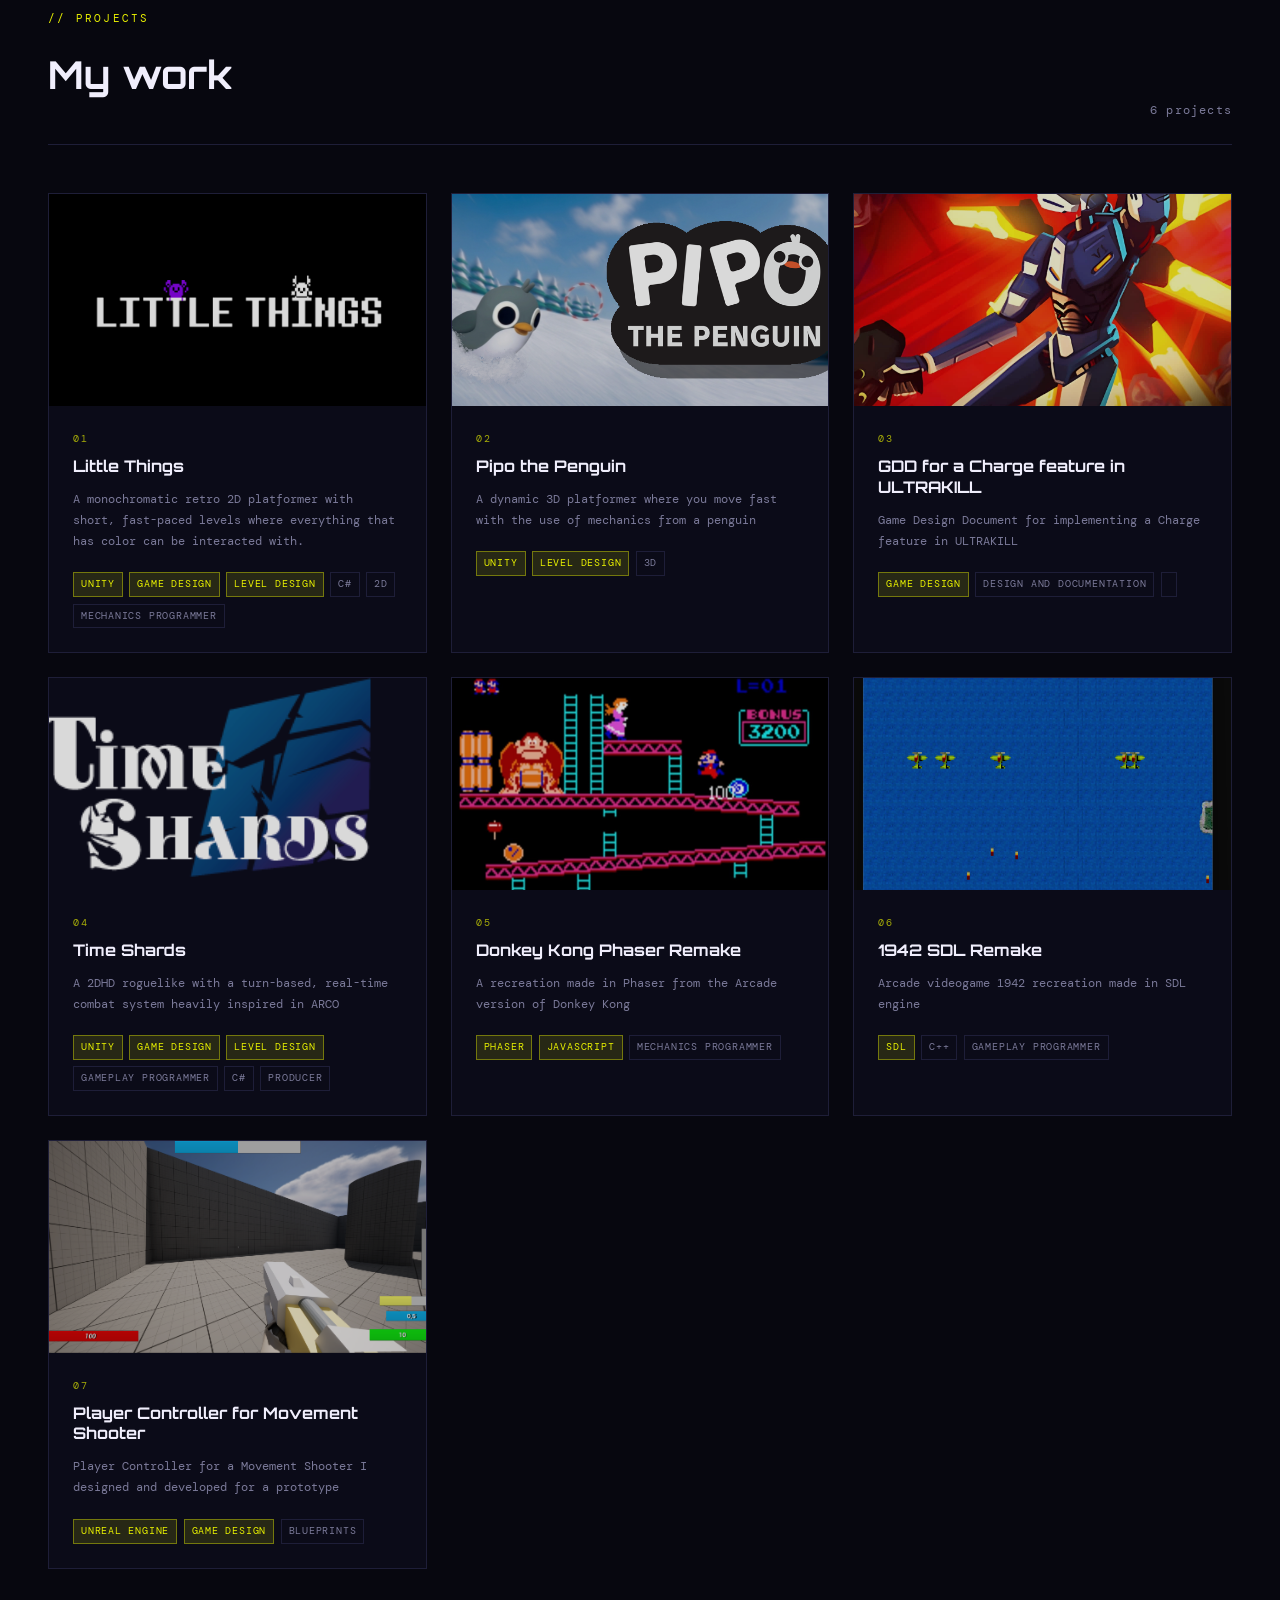
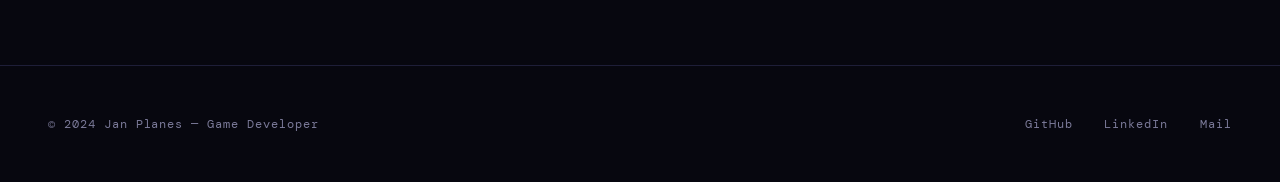
==== commit 57f088f6: "Added GDD to portfolio" ====
--- a/index.html
+++ b/index.html
@@ -636,12 +636,27 @@
         </div>
       </div>
     </a>
-
-    <a href="project.html?id=2" class="project-card reveal">
+<a href="project.html?id=2" class="project-card reveal">
+      <img src="images/UK_Top.jpg" alt="Little Things" class = "project-thumb">
+      <span class="project-arrow">↗</span>
+      <div class="project-body">
+        <div class="project-number">03</div>
+        <div class="project-title">GDD for a Charge feature in ULTRAKILL</div>
+        <p class="project-desc">
+          Game Design Document for implementing a Charge feature in ULTRAKILL
+        </p>
+        <div class="project-tags">
+          <span class="tag accent">Game Design</span>
+          <span class="tag">Design and Documentation</span>
+          <span class="tag"></span>
+        </div>
+      </div>
+    </a>
+    <a href="project.html?id=3" class="project-card reveal">
       <img src="images/TS_LOGO_2.png" alt="Little Things" class = "project-thumb">
       <span class="project-arrow">↗</span>
       <div class="project-body">
-        <div class="project-number">03</div>
+        <div class="project-number">04</div>
         <div class="project-title">Time Shards</div>
         <p class="project-desc">
           A 2DHD roguelike with a turn-based, real-time combat system
@@ -659,11 +674,11 @@
       </div>
     </a>
 
-    <a href="project.html?id=3" class="project-card reveal">
+    <a href="project.html?id=4" class="project-card reveal">
       <img src="images/DK_MAIN.png" alt="Little Things" class = "project-thumb">
       <span class="project-arrow">↗</span>
       <div class="project-body">
-        <div class="project-number">04</div>
+        <div class="project-number">05</div>
         <div class="project-title">Donkey Kong Phaser Remake</div>
         <p class="project-desc">
           A recreation made in Phaser from the Arcade version of Donkey Kong
@@ -676,11 +691,11 @@
       </div>
     </a>
 
-    <a href="project.html?id=4" class="project-card reveal">
+    <a href="project.html?id=5" class="project-card reveal">
       <img src="images/1942_SC_1.png" alt="Little Things" class = "project-thumb">
       <span class="project-arrow">↗</span>
       <div class="project-body">
-        <div class="project-number">05</div>
+        <div class="project-number">06</div>
         <div class="project-title">1942 SDL Remake</div>
         <p class="project-desc">
           Arcade videogame 1942 recreation made in SDL engine
@@ -693,11 +708,13 @@
       </div>
     </a>
 
-    <a href="project.html?id=5" class="project-card reveal">
+    
+
+    <a href="project.html?id=6" class="project-card reveal">
       <img src="images/MS_SC_1.png" alt="Little Things" class = "project-thumb">
       <span class="project-arrow">↗</span>
       <div class="project-body">
-        <div class="project-number">06</div>
+        <div class="project-number">07</div>
         <div class="project-title">Player Controller for Movement Shooter</div>
         <p class="project-desc">
           Player Controller for a Movement Shooter I designed and developed for a prototype
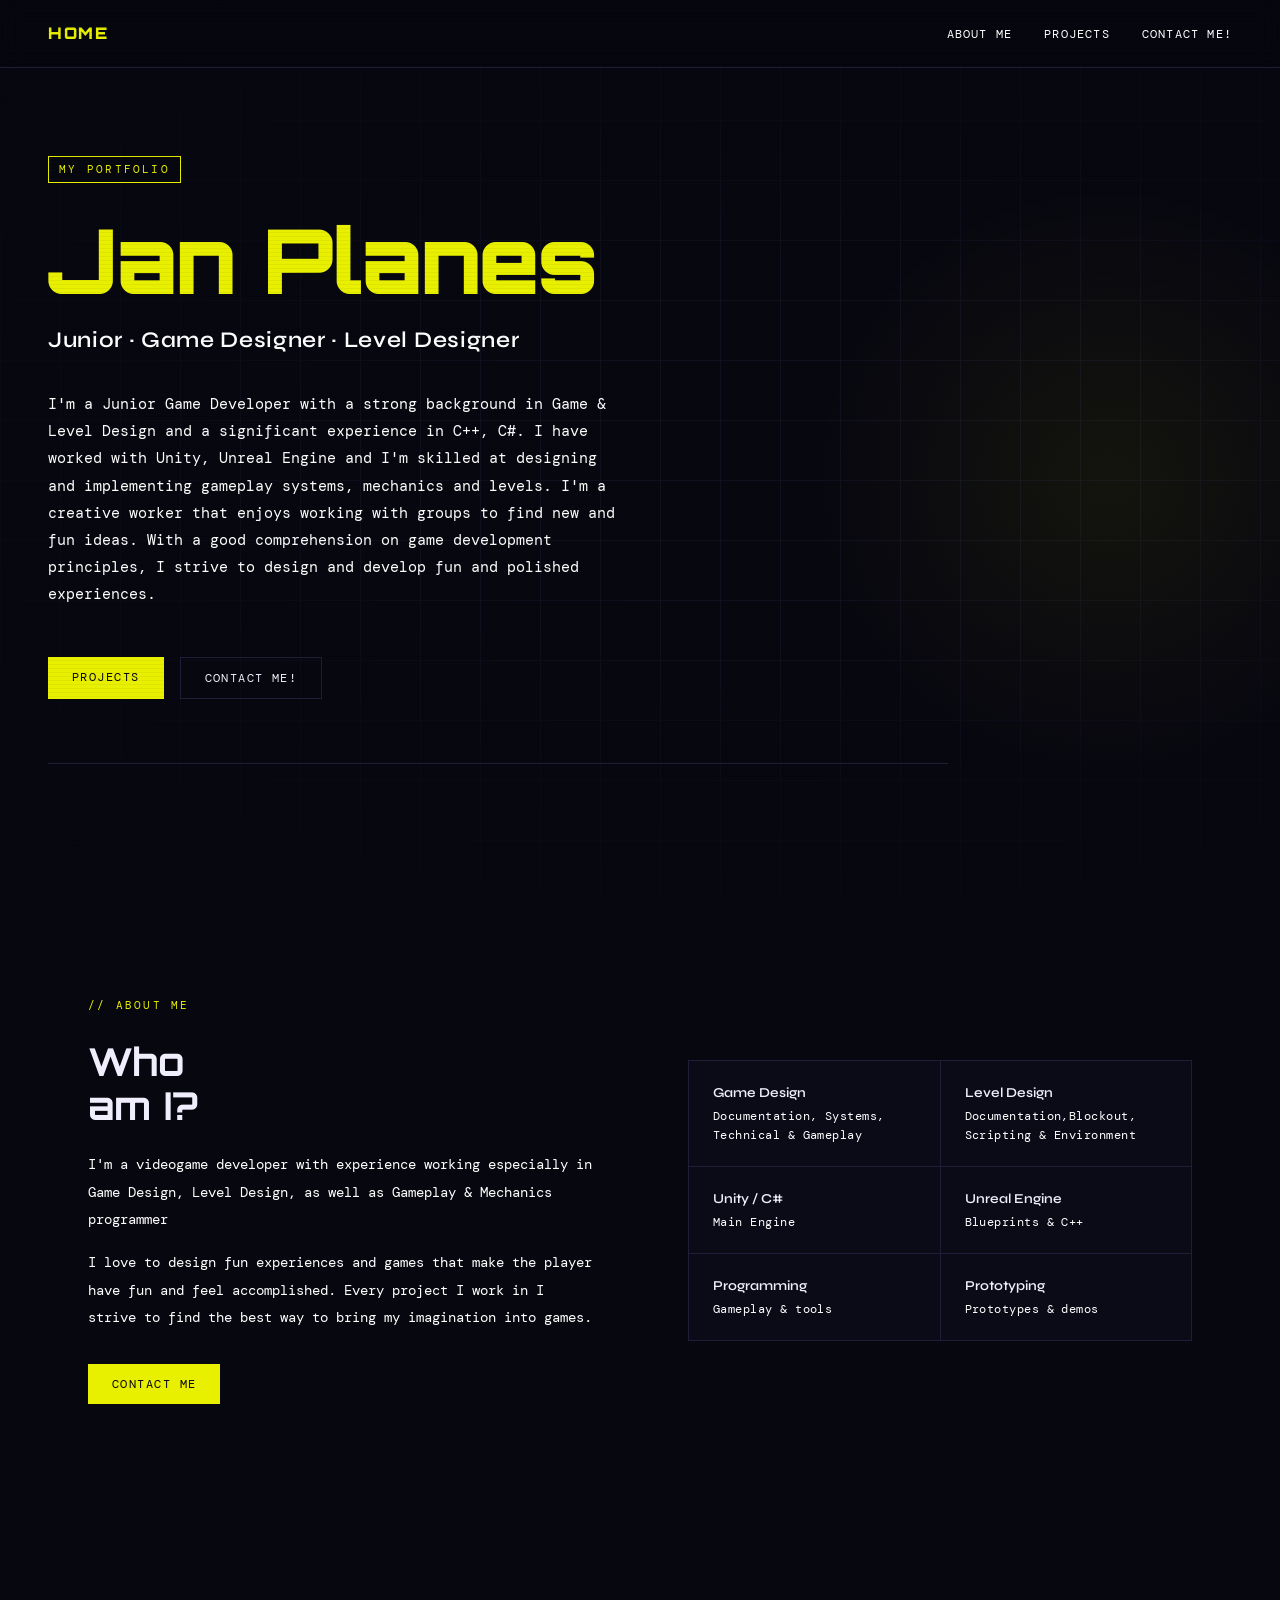
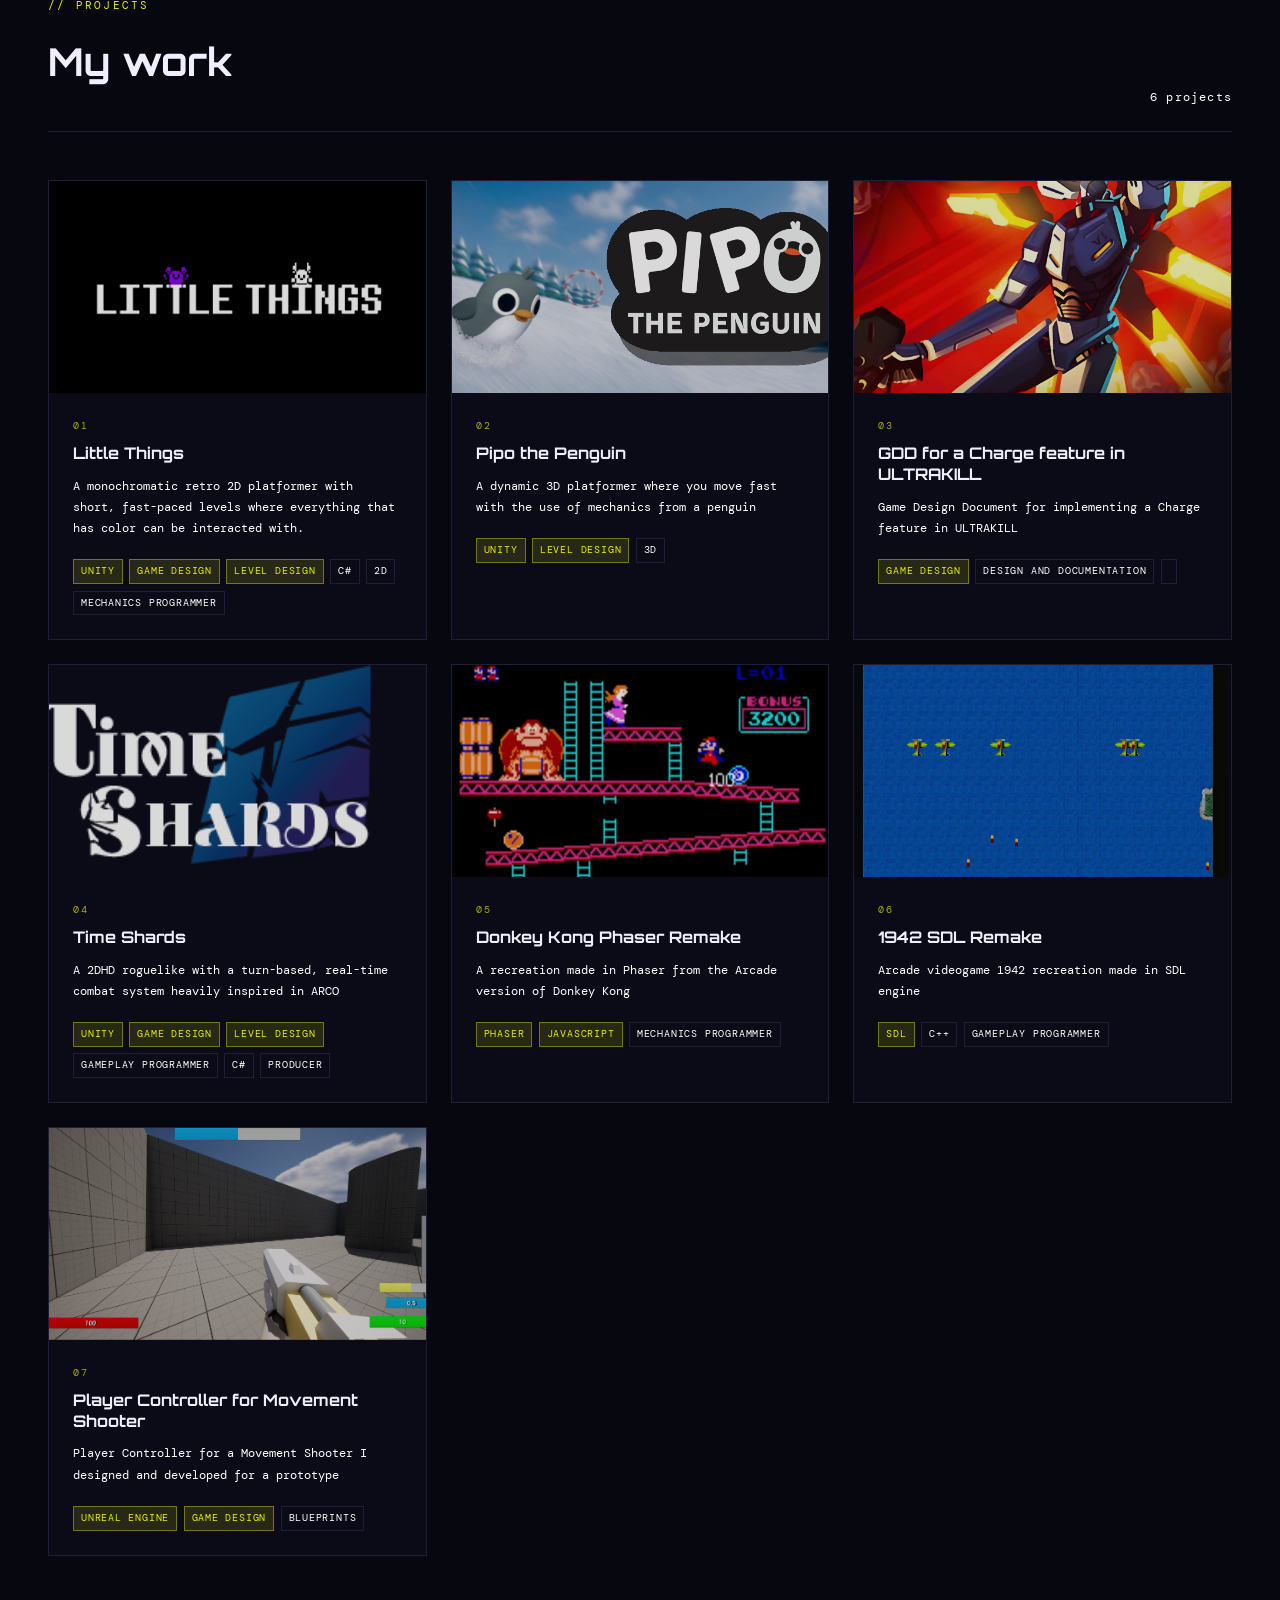
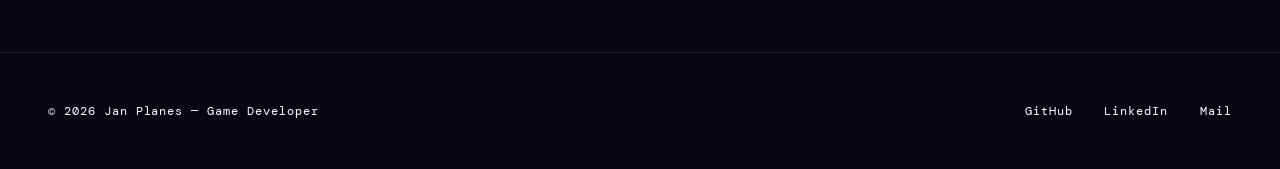
==== commit f3b1eaa8: "fixed links & texts" ====
--- a/index.html
+++ b/index.html
@@ -16,7 +16,7 @@
     --accent: #e8f000;
     --accent-dim: rgba(232,240,0,0.12);
     --text: #f0eefc;
-    --muted: #7b7a99;
+    --muted: hsl(0, 0%, 100%);
     --card-bg: #0b0b18;
   }
 
@@ -524,16 +524,16 @@
 
     <div class="hero-stats">
       <div>
-        <div class="stat-num">6</div>
-        <div class="stat-label">Projects</div>
+        <div class="stat-num"></div>
+        <div class="stat-label"></div>
       </div>
       <div>
-        <div class="stat-num">3+</div>
-        <div class="stat-label">Coding languages</div>
+        <div class="stat-num"></div>
+        <div class="stat-label"> </div>
       </div>
       <div>
-        <div class="stat-num">2</div>
-        <div class="stat-label">Engines</div>
+        <div class="stat-num"></div>
+        <div class="stat-label"></div>
       </div>
     </div>
   </div>
@@ -560,11 +560,11 @@
 
     <div class="skill-item">
       <div class="skill-name">Game Design</div>
-      <div class="skill-desc">Documentation, Systems & Gameplay</div>
+      <div class="skill-desc">Documentation, Systems, Technical & Gameplay</div>
     </div>
     <div class="skill-item">
       <div class="skill-name">Level Design</div>
-      <div class="skill-desc">Documentation,Blockout & Environment</div>
+      <div class="skill-desc">Documentation,Blockout, Scripting & Environment</div>
     </div>
     <div class="skill-item">
       <div class="skill-name">Unity / C#</div>
@@ -574,7 +574,6 @@
       <div class="skill-name">Unreal Engine</div>
       <div class="skill-desc">Blueprints & C++</div>
     </div>
-    
     <div class="skill-item">
       <div class="skill-name">Programming</div>
       <div class="skill-desc">Gameplay & tools</div>
@@ -733,7 +732,7 @@
 
 <!-- FOOTER -->
 <footer>
-  <span>© 2024 Jan Planes — Game Developer</span>
+  <span>© 2026 Jan Planes — Game Developer</span>
   <div class="footer-links">
     <a href="https://github.com/janplanes11" target="_blank">GitHub</a>
     <a href="https://www.linkedin.com/in/jan-planes-mazcunan-2992712b0/" target="_blank">LinkedIn</a>
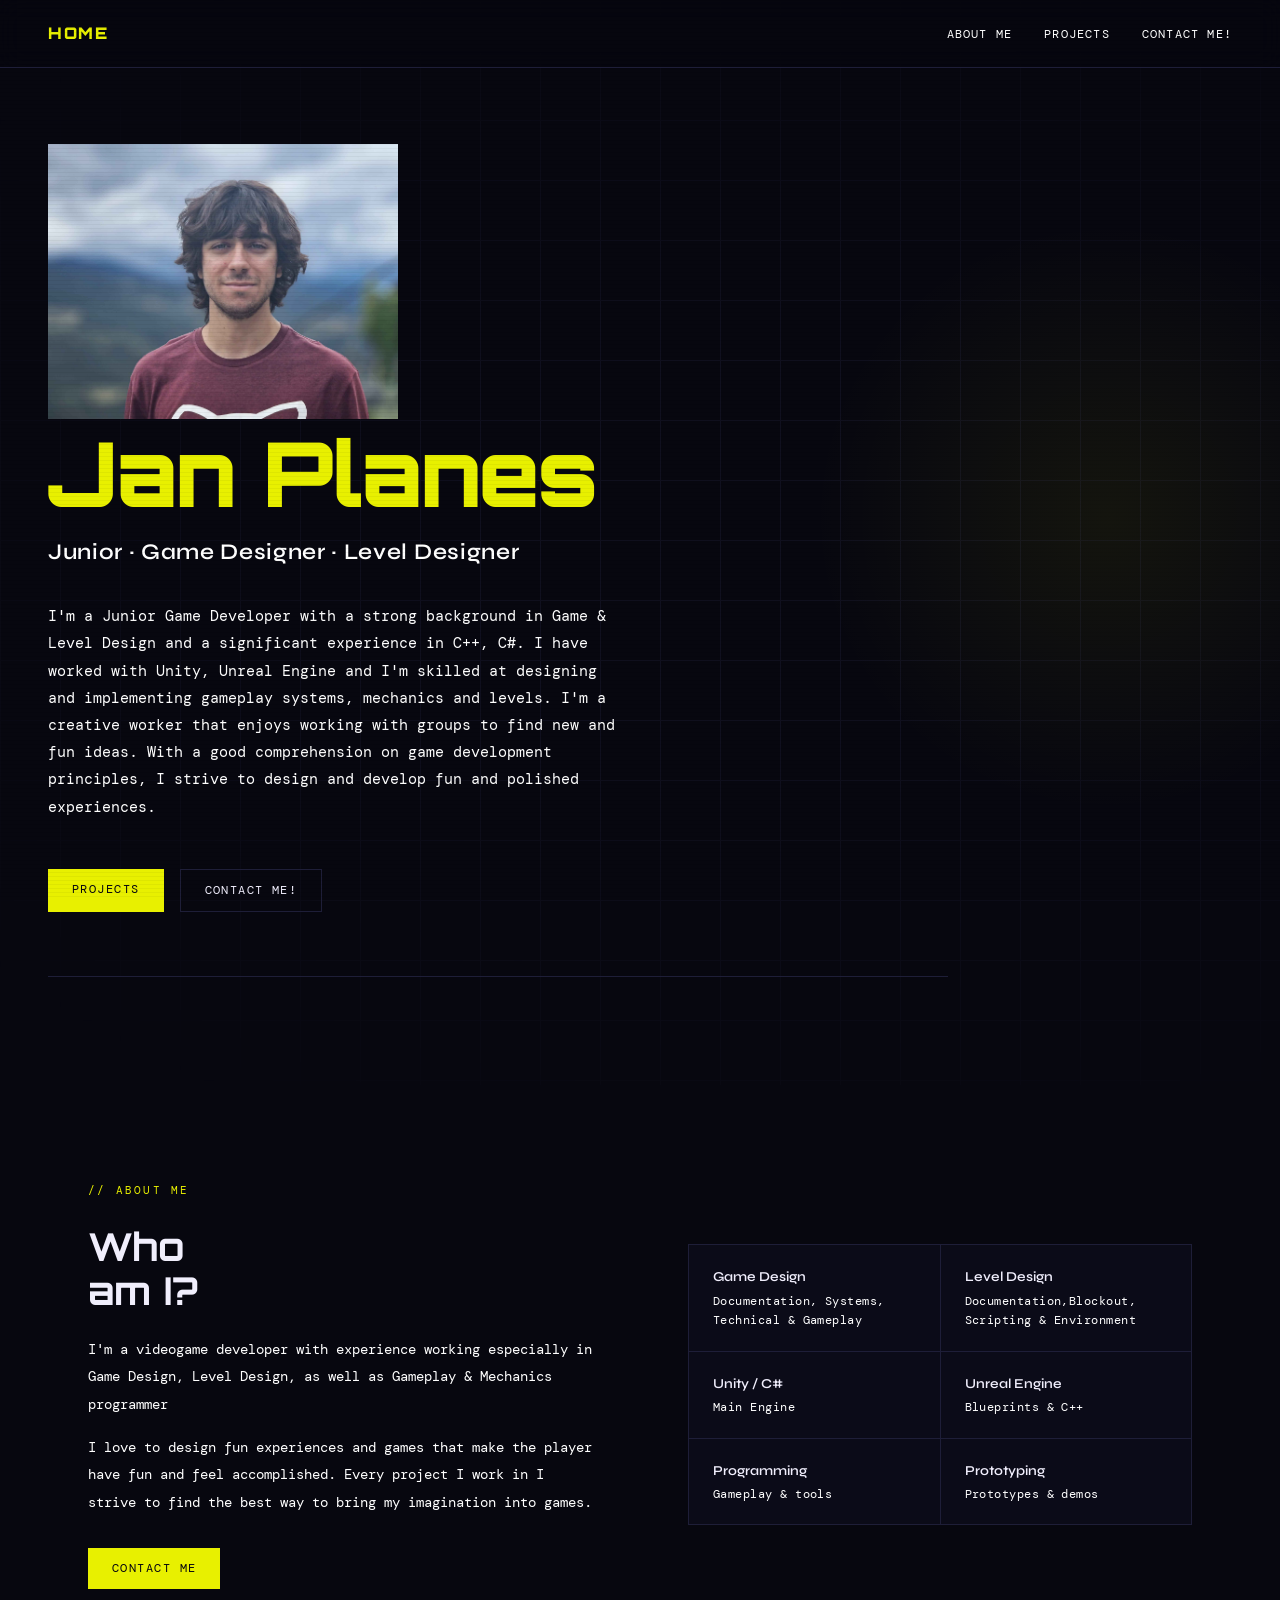
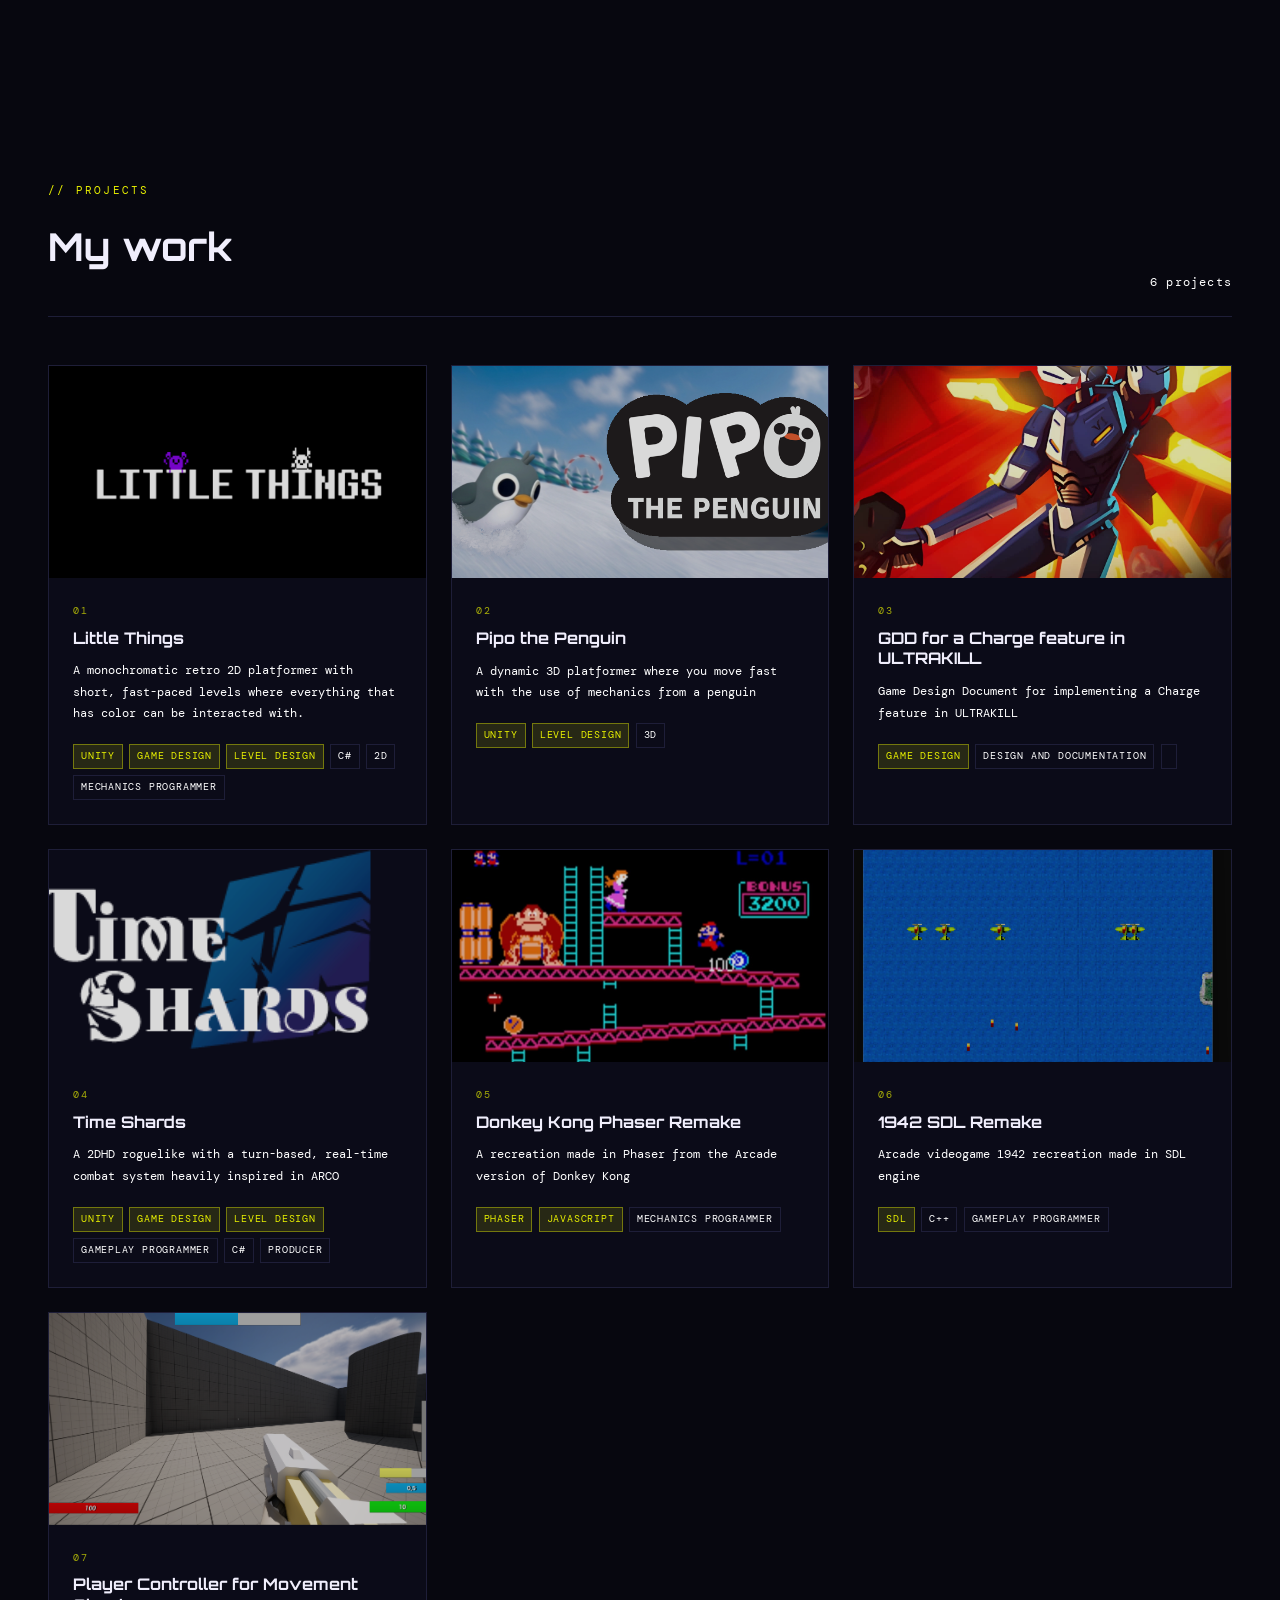
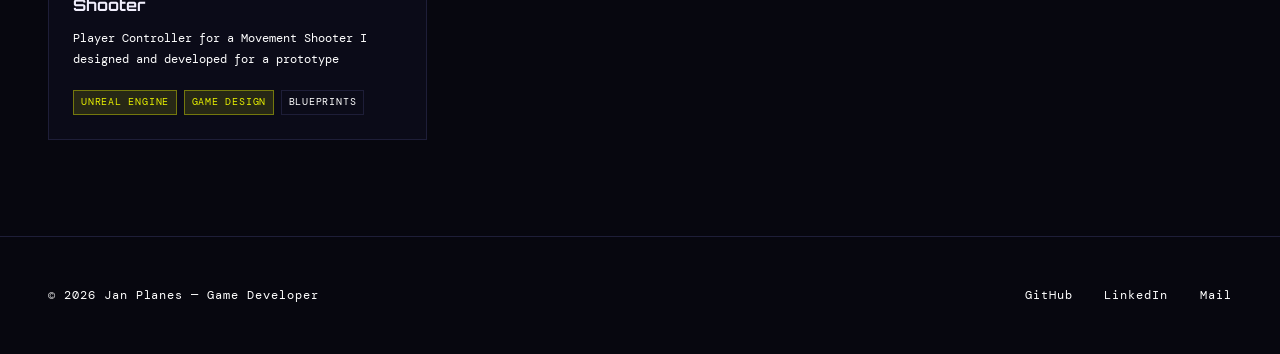
==== commit b694879b: "photo of me" ====
--- a/index.html
+++ b/index.html
@@ -498,18 +498,20 @@
   <div class="hero-glow"></div>
 
   <div class="hero-content">
-    <div class="hero-tag">My Portfolio</div>
-
+    
+<img src="images/ME.png" alt="Jan Planes" style="width: 350px; height: 275px;  margin-top: 1rem;">
     <div style="display:flex; align-items:center; justify-content:space-between; gap:500px; width:100%;">
   <h1 class="hero-name" style="margin:0; flex: 1; min-width: 300px;">
+    
     
     <span>Jan Planes</span>
   </h1>
  
 </div>
 
+    
     <p class="hero-role">Junior · Game Designer · Level Designer</p>
-
+      
     <p class="hero-desc">
       I'm a Junior Game Developer with a strong background in Game & Level Design and a significant experience in C++, C#.
       I have worked with Unity, Unreal Engine and I'm skilled at designing and implementing gameplay systems, mechanics and levels.
